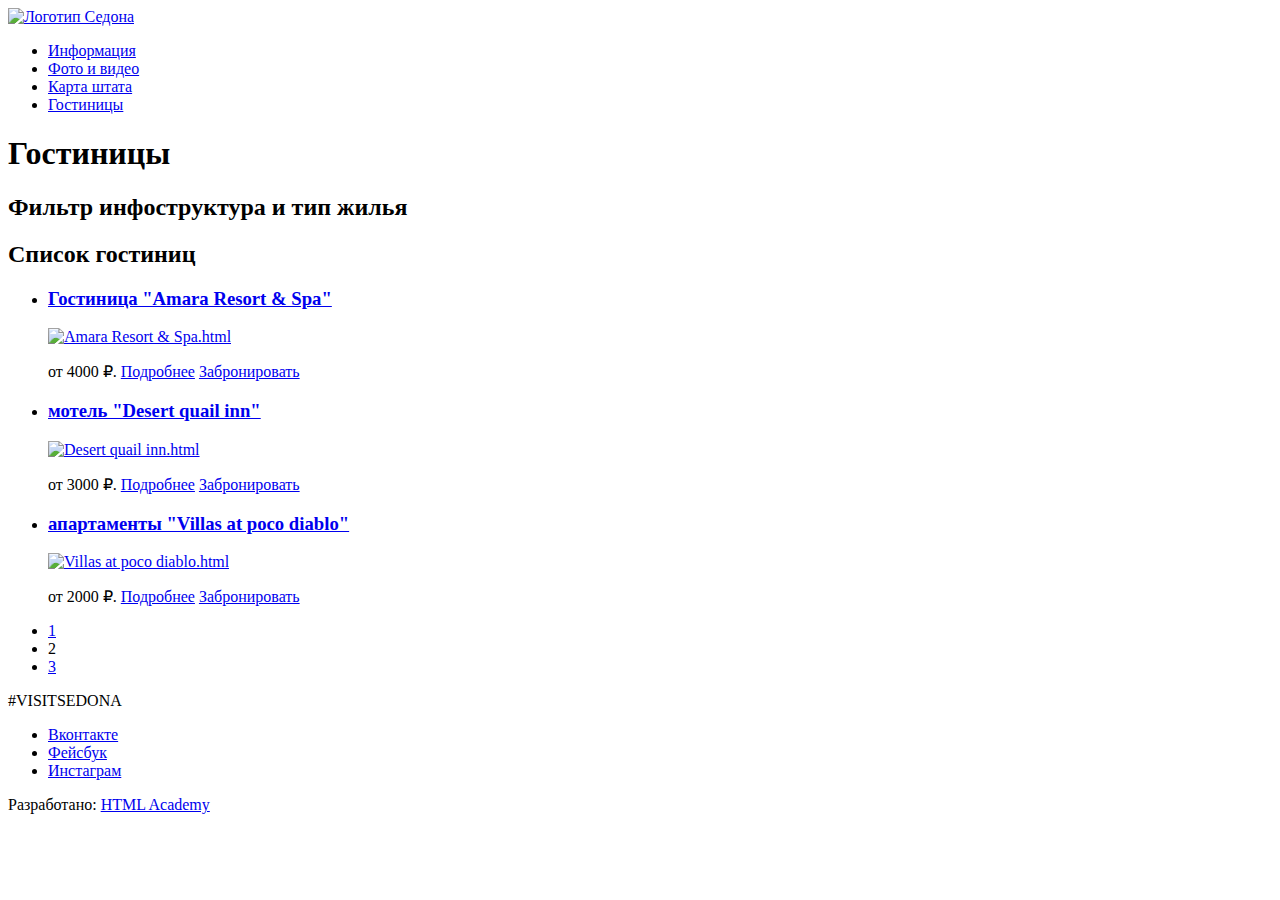
==== inner.html @ 639275ab "Проверка" ====
<!DOCTYPE html>
<html lang="ru">
  <head>
    <meta charset="utf-8">
    <title></title>
  </head>
  <body>
    <header>
      <nav>
        <a href="index.html">
          <img src="https://via.placeholder.com/150x100" alt="Логотип Седона">
        </a>
        <ul>
          <li><a href="info.html">Информация</a></li>
          <li><a href="info.html">Фото и видео</a></li>
          <li><a href="news.html">Карта штата</a></li>
          <li><a href="price.html">Гостиницы</a></li>
        </ul>
        
      </nav>
    </header>
 <main>
      <h1>Гостиницы</h1>
       <section>
        <h2>Фильтр инфоструктура и тип жилья</h2>
        
      </section>
        <section>
        <h2>Список гостиниц</h2>
        <ul>
         <li>
            <h3>
            <a href="Amara Resort & Spa.html">Гостиница "Amara Resort & Spa"
              </a>
            </h3>
        <p>
          <a href="Amara Resort & Spa.html">
              <img src="https://via.placeholder.com/150x100" alt="Amara Resort & Spa.html"  "Amara Resort & Spa">
            </a>
            </p>
            <p>
             от 4000 ₽.
             <a href="#">Подробнее</a>
            <a href="#">Забронировать</a>
            </p>
          </li> 
           <li>
            <h3>
            <a href="Desert quail inn.html">мотель "Desert quail inn"
              </a>
            </h3>
        <p>
          <a href="Desert quail inn.html">
              <img src="https://via.placeholder.com/150x100" alt="Desert quail inn.html"  "Desert quail inn">
            </a>
            </p>
            <p>
             от 3000 ₽.
             <a href="#">Подробнее</a>
            <a href="#">Забронировать</a>
            </p>
          </li> 
          <li>
            <h3>
            <a href="Villas at poco diablo.html">апартаменты "Villas at poco diablo"
              </a>
            </h3>
        <p>
          <a href="Villas at poco diablo.html">
              <img src="https://via.placeholder.com/150x100" alt="Villas at poco diablo.html"  "Villas at poco diablo">
            </a>
            </p>
            <p>
             от 2000 ₽.
             <a href="#">Подробнее</a>
            <a href="#">Забронировать</a>
            </p>
          </li> 
        </ul>
        <ul>
          <li><a href="#">1</a></li>
          <li><a>2</a></li>
          <li><a href="#">3</a></li>
          
        </ul>
      </section>
      
    </main>
     <footer>
      <p>
      #VISITSEDONA 
      
      </p>
         <div>
        <ul>
          <li><a href="#">Вконтакте</a></li>
          <li><a href="#">Фейсбук</a></li>
          <li><a href="#">Инстаграм</a></li>
        </ul>
      </div>
      <p>
        Разработано: 
        <a href="https://htmlacademy.ru">HTML Academy</a>
      </p>
    </footer>  
  </body>
</html>
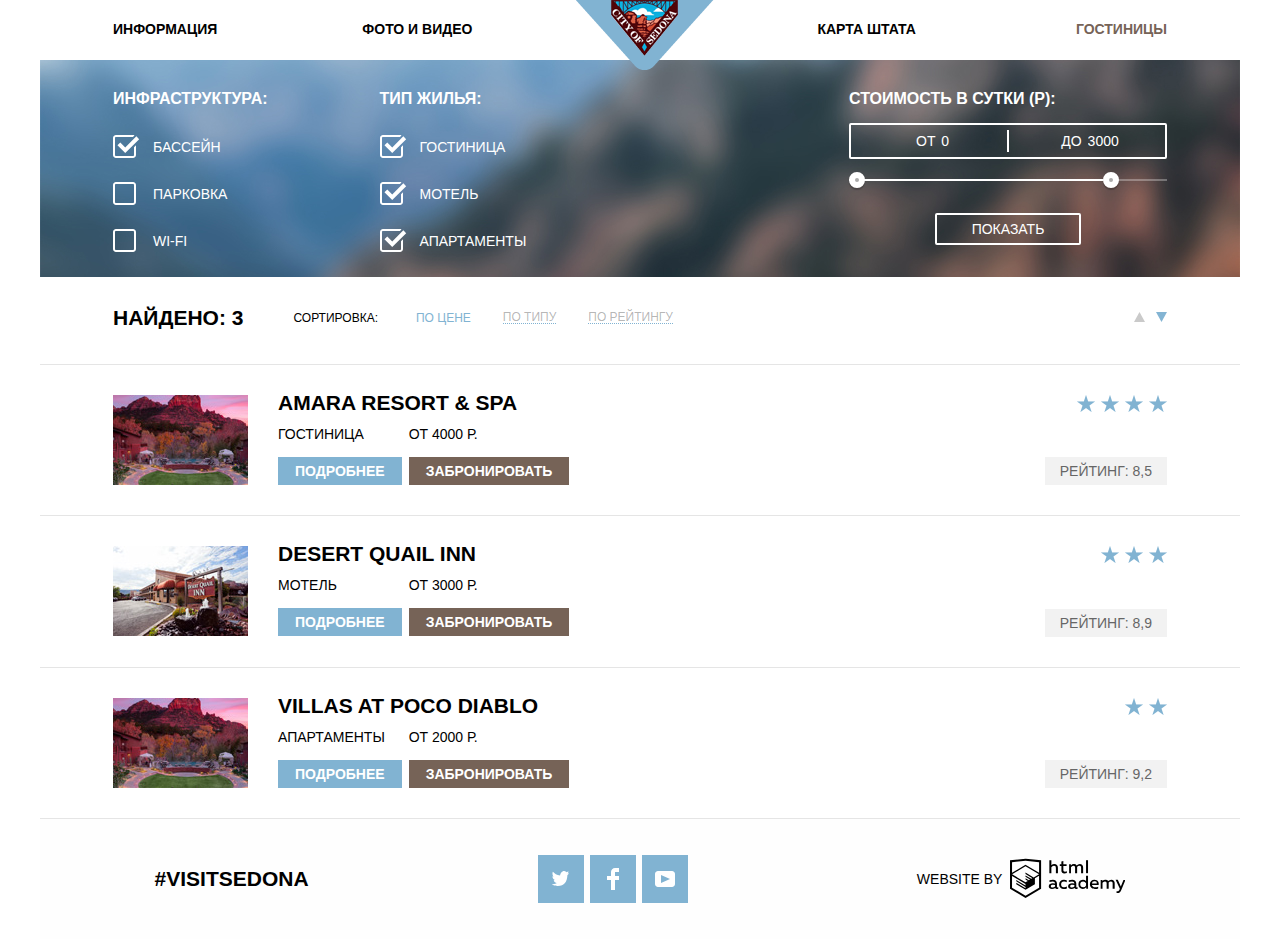
==== commit 3263022b: "Проверка" ====
--- a/inner.html
+++ b/inner.html
@@ -1,107 +1,238 @@
 <!DOCTYPE html>
 <html lang="ru">
-  <head>
-    <meta charset="utf-8">
-    <title></title>
-  </head>
-  <body>
-    <header>
-      <nav>
-        <a href="index.html">
-          <img src="https://via.placeholder.com/150x100" alt="Логотип Седона">
-        </a>
-        <ul>
-          <li><a href="info.html">Информация</a></li>
-          <li><a href="info.html">Фото и видео</a></li>
-          <li><a href="news.html">Карта штата</a></li>
-          <li><a href="price.html">Гостиницы</a></li>
+
+<head>
+    <meta charset="UTF-8">
+    <title>Отели</title>
+    <link rel="stylesheet" href="css/normalize.css">
+    <link rel="stylesheet" href="css/styles.css">
+</head>
+
+<body>
+    <header class="wrapper main-header">
+        <nav class="main-nav">
+            <ul class="site-nav site-nav--firsthalf">
+                <li><a href="index.html">Информация</a></li>
+                <li><a href="#">Фото и видео</a></li>
+            </ul>
+            <div class="nav-logo">
+            </div>
+            <ul class="site-nav site-nav--secondhalf">
+                <li><a href="#">Карта штата</a></li>
+                <li><a href="hotels.html" class="active-page">Гостиницы</a></li>
+            </ul>
+        </nav>
+    </header>
+    <main class="hotels-main">
+        <section class="wrapper filters">
+            <h3 class="visually-hidden">Фильтр для поиска отеля</h3>
+            <form action="#" method="get">
+                <div class="filters__container">
+                    <fieldset class="filters__utilities">
+                        <legend>Инфраструктура:</legend>
+                        <input type="checkbox" class="visually-hidden" id="filter-pool" name="utilities" value="swimming_pool" checked>
+                        <label for="filter-pool">Бассейн</label>
+                        <input type="checkbox" class="visually-hidden" id="filter-parking" name="utilities" value="parking">
+                        <label for="filter-parking">Парковка</label>
+                        <input type="checkbox" class="visually-hidden" id="filter-wifi" name="utilities" value="wifi">
+                        <label for="filter-wifi">Wi-Fi</label>
+                    </fieldset>
+                    <fieldset class="filters__apartments">
+                        <legend>Тип жилья:</legend>
+                        <input type="checkbox" class="visually-hidden" id="filter-hotel" name="apartments[]" value="hotel" checked>
+                        <label for="filter-hotel">Гостиница</label>
+                        <input type="checkbox" class="visually-hidden" id="filter-motel" name="apartments[]" value="motel" checked>
+                        <label for="filter-motel">Мотель</label>
+                        <input type="checkbox" class="visually-hidden" id="filter-apartments" name="apartments[]" value="apartments" checked>
+                        <label for="filter-apartments">Апартаменты</label>
+                    </fieldset>
+                </div>
+                <fieldset class="filters__slider slider">
+                    <legend>Стоимость в сутки (Р):</legend>
+                    <div class="slider__price-controls">
+                        <label class="slider__min-price">
+                          от <input type="text" name="min-price" value="0">
+                        </label>
+                        <label class="slider__max-price">
+                          до <input name="max-price" type="text" value="3000">
+                        </label>
+                    </div>
+                    <div class="slider__range-controls">
+                        <div class="slider__scale">
+                            <div class="slider__bar"></div>
+                            <div class="slider__toggle slider__toggle--min"></div>
+                            <div class="slider__toggle slider__toggle--max"></div>
+                        </div>
+                    </div>
+                    <button class="filters__submit-btn" type="submit">Показать</button>
+                </fieldset>
+            </form>
+        </section>
+        <section class="hotels">
+            <div class="wrapper sorting">
+                <span class="bold-text sorting__result">Найдено: 3</span>
+                <h3>Сортировка:</h3>
+                <div class="sorting__options">
+                    <a href="#" class="sorting__option sorting__option--active">По цене</a>
+                    <a href="#" class="sorting__option">По типу</a>
+                    <a href="#" class="sorting__option">По рейтингу</a>
+                </div>
+                <div class="sorting__arrows">
+                    <i class="sorting__arrow" tabindex="0">
+            <svg version="1.1" class="sorting__arrow-up" xmlns="http://www.w3.org/2000/svg" xmlns:xlink="http://www.w3.org/1999/xlink" x="0px" y="0px"
+               width="11px" height="10px" viewBox="0 0 11 10" enable-background="new 0 0 11 10" xml:space="preserve">
+            <polyline fill="#cacaca" points="5.5,0 0,10 11,10 "/>
+            </svg>
+                    </i>
+                    <i class="sorting__arrow sorting__arrow--active" tabindex="0">
+            <svg version="1.1" class="sorting__arrow-down" xmlns="http://www.w3.org/2000/svg" xmlns:xlink="http://www.w3.org/1999/xlink" x="0px" y="0px"
+               width="11px" height="10px" viewBox="0 0 11 10" enable-background="new 0 0 11 10" xml:space="preserve">
+            <polyline fill="#cacaca" points="5.5,10 0,0 11,0 "/>
+            </svg>
+                    </i>
+                </div>
+            </div>
+            <ul class="hotels-list">
+                <li class="wrapper hotels-list__item hotel">
+                    <div class="hotel__description">
+                        <div class="hotel__img-container">
+                            <img class="hotel__img" src="img/hotel-amara.jpg" alt="Фото Amara Resort & SPA" width="135" height="90">
+                        </div>
+                        <div class="hotel__desc-container">
+                            <h3 class="bold-text hotel__name">Amara Resort & SPA</h3>
+                            <div class="hotel__type-container">
+                                <span class="hotel__type">Гостиница</span>
+                                <span class="hotel__price">ОТ 4000 Р.</span>
+                            </div>
+                            <div class="hotel__btn-container">
+                                <a class="hotel-btn-about" href="#">Подробнее</a>
+                                <a class="hotel-btn-book" href="#">Забронировать</a>
+                            </div>
+                        </div>
+                    </div>
+                    <div class="hotel__rating-container">
+                        <ul class="hotel__stars-list">
+                            <li class="hotel__star"></li>
+                            <li class="hotel__star"></li>
+                            <li class="hotel__star"></li>
+                            <li class="hotel__star"></li>
+                        </ul>
+                        <div class="small-text hotel__rating-score">Рейтинг: 8,5</div>
+                    </div>
+                </li>
+                <li class="wrapper hotels-list__item hotel">
+                    <div class="hotel__description">
+                        <div class="hotel__img-container">
+                            <img class="hotel__img" src="img/hotel-desert.jpg" alt="Фото Amara Resort & SPA" width="135" height="90">
+                        </div>
+                        <div class="hotel__desc-container">
+                            <h3 class="bold-text hotel__name">Desert Quail Inn</h3>
+                            <div class="hotel__type-container">
+                                <span class="hotel__type">Мотель</span>
+                                <span class="hotel__price">ОТ 3000 Р.</span>
+                            </div>
+                            <div class="hotel__btn-container">
+                                <a class="hotel-btn-about" href="#">Подробнее</a>
+                                <a class="hotel-btn-book" href="#">Забронировать</a>
+                            </div>
+                        </div>
+                    </div>
+                    <div class="hotel__rating-container">
+                        <ul class="hotel__stars-list">
+                            <li class="hotel__star"></li>
+                            <li class="hotel__star"></li>
+                            <li class="hotel__star"></li>
+                        </ul>
+                        <div class="small-text hotel__rating-score">Рейтинг: 8,9</div>
+                    </div>
+                </li>
+                <li class="wrapper hotels-list__item hotel">
+                    <div class="hotel__description">
+                        <div class="hotel__img-container">
+                            <img class="hotel__img" src="img/hotel-amara.jpg" alt="Фото Amara Resort & SPA" width="135" height="90">
+                        </div>
+                        <div class="hotel__desc-container">
+                            <h3 class="bold-text hotel__name">Villas at Poco Diablo</h3>
+                            <div class="hotel__type-container">
+                                <span class="hotel__type">Апартаменты</span>
+                                <span class="hotel__price">ОТ 2000 Р.</span>
+                            </div>
+                            <div class="hotel__btn-container">
+                                <a class="hotel-btn-about" href="#">Подробнее</a>
+                                <a class="hotel-btn-book" href="#">Забронировать</a>
+                            </div>
+                        </div>
+                    </div>
+                    <div class="hotel__rating-container">
+                        <ul class="hotel__stars-list">
+                            <li class="hotel__star"></li>
+                            <li class="hotel__star"></li>
+                        </ul>
+                        <div class="small-text hotel__rating-score">Рейтинг: 9,2</div>
+                    </div>
+                </li>
+            </ul>
+        </section>
+    </main>
+    <footer class="main-footer">
+        <span class="bold-text hashtag">#VISITSEDONA</span>
+        <ul class="social-links">
+            <li>
+                <a class="social-links__link" href="#">
+                    <span class="visually-hidden">Twitter</span>
+                    <svg version="1.1" class="social-links__twitter-icon" xmlns="http://www.w3.org/2000/svg" xmlns:xlink="http://www.w3.org/1999/xlink" x="0px" y="0px" width="17px" height="15px" viewBox="0 0 17 15" enable-background="new 0 0 17 15" xml:space="preserve">
+                        <g id="W6EeEF_1_">
+                            <g>
+                                <path fill="#FFFFFF" d="M10.95,0.144c1.685-0.496,2.984,0.27,3.577,1.179c0.673-0.231,1.331-0.481,2.011-0.708
+                                c-0.004,0.861-0.522,1.513-0.857,1.768c0.685,0.17,1.304-0.491,1.304-0.491c-0.169,1-1.006,1.788-1.563,2.024
+                                c-0.231,6.75-3.175,11.217-10.077,11.082c-0.522,0,0.075,0-0.446,0c-0.41,0-4.164-0.46-4.898-1.887
+                                c2.271,0.196,3.893-0.422,4.693-1.177c-0.96-0.3-2.679-0.477-2.979-2.95C2.064,9.09,2.279,9.212,2.905,9.103
+                                C1.705,8.247,0.374,7.53,0.448,5.33c0.285,0.328,1.067,0.536,1.34,0.472c-0.703-0.241-1.97-3.36-0.894-4.952
+                                c1.818,1.854,3.735,3.606,7.152,3.773C8.254,2.33,9.183,0.793,10.95,0.144z" />
+                            </g>
+                        </g>
+                    </svg>
+                </a>
+            </li>
+            <li>
+                <a class="social-links__link" href="#">
+                    <span class="visually-hidden">Facebook</span>
+                    <svg version="1.1" class="social-links__facebook-icon" xmlns="http://www.w3.org/2000/svg" xmlns:xlink="http://www.w3.org/1999/xlink" x="0px" y="0px" width="12px" height="22px" viewBox="0 0 12 22" enable-background="new 0 0 12 22" xml:space="preserve">
+                        <path fill="#FFFFFF" d="M12,4V0H8C5.791,0,4,1.791,4,4v4H0v4h4v10h4V12h4V8H8V4H12z" />
+                    </svg>
+                </a>
+            </li>
+            <li>
+                <a class="social-links__link" href="#">
+                    <span class="visually-hidden">Youtube</span>
+                    <svg version="1.1" class="social-links__youtube-icon" xmlns="http://www.w3.org/2000/svg" xmlns:xlink="http://www.w3.org/1999/xlink" x="0px" y="0px" width="20px" height="16px" viewBox="0 0 20 16" enable-background="new 0 0 20 16" xml:space="preserve">
+                        <path fill="#FFFFFF" d="M17,0H3C1.35,0,0,1.35,0,3v10c0,1.65,1.35,3,3,3h14c1.65,0,3-1.35,3-3V3C20,1.35,18.65,0,17,0z
+                         M6.027,11.998V4.002L15.014,8L6.027,11.998z" />
+                    </svg>
+                </a>
+            </li>
         </ul>
-        
-      </nav>
-    </header>
- <main>
-      <h1>Гостиницы</h1>
-       <section>
-        <h2>Фильтр инфоструктура и тип жилья</h2>
-        
-      </section>
-        <section>
-        <h2>Список гостиниц</h2>
-        <ul>
-         <li>
-            <h3>
-            <a href="Amara Resort & Spa.html">Гостиница "Amara Resort & Spa"
-              </a>
-            </h3>
-        <p>
-          <a href="Amara Resort & Spa.html">
-              <img src="https://via.placeholder.com/150x100" alt="Amara Resort & Spa.html"  "Amara Resort & Spa">
+        <div class="academy-logo">
+            <a class="academy-logo__link" href="www.htmlacademy.ru">
+                <span class="academy-logo__text">WEBSITE BY</span>
+                <svg class="academy-logo__self" data-name="Layer 1" xmlns="http://www.w3.org/2000/svg" viewBox="0 0 113 39">
+                    <title>logo_name</title>
+                    <path d="M401.93,351.51a2.07,2.07,0,0,0,.58-0.11v1.4a3.41,3.41,0,0,1-1.24.22,1.75,1.75,0,0,1-1.75-1,5.08,5.08,0,0,1-3.3,1.13c-1.59,0-3.06-.87-3.06-2.68,0-2.24,2.08-2.93,3.9-2.93a11.63,11.63,0,0,1,2.28.26v-0.31c0-1.09-.8-1.86-2.3-1.86a7.79,7.79,0,0,0-3.15.67v-1.79a10.72,10.72,0,0,1,3.35-.58c2.48,0,4,1.18,4,3.83v3.14A0.57,0.57,0,0,0,401.93,351.51Zm-6.76-1.19a1.42,1.42,0,0,0,1.64,1.29,3.56,3.56,0,0,0,2.53-1V349.1a10.21,10.21,0,0,0-1.9-.22C396.34,348.89,395.17,349.23,395.17,350.33Z" transform="translate(-355.09 -323.29)" fill="#fff" />
+                    <path d="M408.15,343.91a5.29,5.29,0,0,1,2.7.67v1.79a4.28,4.28,0,0,0-2.42-.73,2.89,2.89,0,1,0,0,5.76,5.26,5.26,0,0,0,2.55-.67v1.8a6.58,6.58,0,0,1-2.9.6,4.42,4.42,0,0,1-4.72-4.54A4.54,4.54,0,0,1,408.15,343.91Z" transform="translate(-355.09 -323.29)" fill="#fff" />
+                    <path d="M420.93,351.51a2.07,2.07,0,0,0,.58-0.11v1.4a3.41,3.41,0,0,1-1.24.22,1.75,1.75,0,0,1-1.75-1,5.08,5.08,0,0,1-3.3,1.13c-1.59,0-3.06-.87-3.06-2.68,0-2.24,2.08-2.93,3.9-2.93a11.63,11.63,0,0,1,2.28.26v-0.31c0-1.09-.8-1.86-2.3-1.86a7.79,7.79,0,0,0-3.15.67v-1.79a10.72,10.72,0,0,1,3.35-.58c2.48,0,4,1.18,4,3.83v3.14A0.57,0.57,0,0,0,420.93,351.51Zm-6.76-1.19a1.42,1.42,0,0,0,1.64,1.29,3.56,3.56,0,0,0,2.53-1V349.1a10.21,10.21,0,0,0-1.9-.22C415.33,348.89,414.17,349.23,414.17,350.33Z" transform="translate(-355.09 -323.29)" fill="#fff" />
+                    <path d="M431.76,340.14V352.9H430v-1.39a4.07,4.07,0,0,1-3.35,1.62,4.62,4.62,0,0,1,0-9.22,4,4,0,0,1,3.15,1.37v-5.14h2ZM427,345.62a2.9,2.9,0,0,0,0,5.8,3,3,0,0,0,2.79-1.84v-2.13A3.06,3.06,0,0,0,427,345.62Z" transform="translate(-355.09 -323.29)" fill="#fff" />
+                    <path d="M438.08,343.91c3.48,0,4.68,2.81,4.12,5.34h-6.58c0.22,1.57,1.75,2.22,3.35,2.22a6.41,6.41,0,0,0,2.77-.62v1.68a7.5,7.5,0,0,1-3.14.6c-2.68,0-5-1.53-5-4.61A4.39,4.39,0,0,1,438.08,343.91Zm0.09,1.62a2.39,2.39,0,0,0-2.57,2.26h4.85A2.06,2.06,0,0,0,438.17,345.53Z" transform="translate(-355.09 -323.29)" fill="#fff" />
+                    <path d="M444.19,352.9v-8.75h1.73v1.09a4,4,0,0,1,2.92-1.33,3,3,0,0,1,2.73,1.4,4.33,4.33,0,0,1,3.06-1.4,3.21,3.21,0,0,1,3.32,3.52v5.47h-2v-5.41a1.67,1.67,0,0,0-1.73-1.84,2.94,2.94,0,0,0-2.17,1.18c0,0.2,0,.4,0,0.6v5.47h-2v-5.41a1.67,1.67,0,0,0-1.73-1.84,3.11,3.11,0,0,0-2.32,1.35v5.91h-2Z" transform="translate(-355.09 -323.29)" fill="#fff" />
+                    <path d="M466.56,344.15h2l-4.1,9.93c-0.95,2.28-2.19,3-3.52,3a5,5,0,0,1-1.15-.15v-1.66a3,3,0,0,0,.89.13c0.95,0,1.66-.67,2.17-2l0.18-.44-4.16-8.82H461l3,6.6Z" transform="translate(-355.09 -323.29)" fill="#fff" />
+                    <path d="M395.75,324.82v5a4,4,0,0,1,2.83-1.2,3.41,3.41,0,0,1,3.61,3.57v5.41h-2v-5.16a1.9,1.9,0,0,0-2-2.1,3.08,3.08,0,0,0-2.44,1.46v5.8h-2V324.82h2Z" transform="translate(-355.09 -323.29)" fill="#fff" />
+                    <path d="M407.52,325.71v3.12h3.17v1.71h-3.17v4c0,1.15.53,1.53,1.66,1.53a4.71,4.71,0,0,0,1.77-.35v1.68a7.14,7.14,0,0,1-2.35.38,2.68,2.68,0,0,1-3-2.88v-4.38H404v-1.71h1.57v-2.64Z" transform="translate(-355.09 -323.29)" fill="#fff" />
+                    <path d="M413.19,337.58v-8.75h1.73v1.09a4,4,0,0,1,2.92-1.33,3,3,0,0,1,2.73,1.4,4.33,4.33,0,0,1,3.06-1.4,3.21,3.21,0,0,1,3.32,3.52v5.47h-2v-5.41a1.67,1.67,0,0,0-1.73-1.84,2.94,2.94,0,0,0-2.17,1.18c0,0.2,0,.4,0,0.6v5.47h-2v-5.41a1.67,1.67,0,0,0-1.73-1.84,3.11,3.11,0,0,0-2.32,1.35v5.91h-2Z" transform="translate(-355.09 -323.29)" fill="#fff" />
+                    <rect x="74.72" y="1.52" width="1.95" height="12.76" fill="#fff" />
+                    <path d="M370.53,323.31l-0.16,0-15.28,1.6v28L370.37,362l15.28-9.09v-28Zm13.12,28.45-13.28,7.9-13.28-7.9V340.28l13.22,7.87,0,1.43-9.07-5.4v1.38l9.11,5.47,0,1.46-9.1-5.42v1.38l9.11,5.47h0l9.19-5.5v-1.39h0v-4.52l4.1-2.45v11.67Zm0-13.16L380,340.74h0l-1.68,1-8-4.76v1.38l6.84,4.07-0.06,0-0.15.09-1,.57-5.64-3.36v1.38l4.45,2.65-1.05.7,0,0-3.36-2v1.38l2.21,1.3-2.25,1.35-13.16-7.82,13.17-7.92h0Zm0-1.39-13.35-7.87h0l-13.2,7.86v-10.5l13.28-1.39,13.28,1.39v10.51Z" transform="translate(-355.09 -323.29)" fill="#fff" />
+                </svg>
             </a>
-            </p>
-            <p>
-             от 4000 ₽.
-             <a href="#">Подробнее</a>
-            <a href="#">Забронировать</a>
-            </p>
-          </li> 
-           <li>
-            <h3>
-            <a href="Desert quail inn.html">мотель "Desert quail inn"
-              </a>
-            </h3>
-        <p>
-          <a href="Desert quail inn.html">
-              <img src="https://via.placeholder.com/150x100" alt="Desert quail inn.html"  "Desert quail inn">
-            </a>
-            </p>
-            <p>
-             от 3000 ₽.
-             <a href="#">Подробнее</a>
-            <a href="#">Забронировать</a>
-            </p>
-          </li> 
-          <li>
-            <h3>
-            <a href="Villas at poco diablo.html">апартаменты "Villas at poco diablo"
-              </a>
-            </h3>
-        <p>
-          <a href="Villas at poco diablo.html">
-              <img src="https://via.placeholder.com/150x100" alt="Villas at poco diablo.html"  "Villas at poco diablo">
-            </a>
-            </p>
-            <p>
-             от 2000 ₽.
-             <a href="#">Подробнее</a>
-            <a href="#">Забронировать</a>
-            </p>
-          </li> 
-        </ul>
-        <ul>
-          <li><a href="#">1</a></li>
-          <li><a>2</a></li>
-          <li><a href="#">3</a></li>
-          
-        </ul>
-      </section>
-      
-    </main>
-     <footer>
-      <p>
-      #VISITSEDONA 
-      
-      </p>
-         <div>
-        <ul>
-          <li><a href="#">Вконтакте</a></li>
-          <li><a href="#">Фейсбук</a></li>
-          <li><a href="#">Инстаграм</a></li>
-        </ul>
-      </div>
-      <p>
-        Разработано: 
-        <a href="https://htmlacademy.ru">HTML Academy</a>
-      </p>
-    </footer>  
-  </body>
+        </div>
+    </footer>
+</body>
+
 </html>
--- a/css/styles.css
+++ b/css/styles.css
@@ -0,0 +1,1334 @@
+:root {
+    box-sizing: border-box;
+}
+
+*,
+*::before,
+*::after {
+    box-sizing: inherit;
+}
+
+@font-face {
+    font-family: "PT Sans", sans-serif;
+    src: url("../fonts/ptsans.woff2") format("woff2"),
+        url("../fonts/ptsans.woff") format("woff");
+    font-style: normal;
+    font-weight: 400;
+}
+
+@font-face {
+    font-family: "PT Sans", sans-serif;
+    src: url("../fonts/ptsansbold.woff2") format("woff2"),
+        url("../fonts/ptsansbold.woff") format("woff");
+    font-style: normal;
+    font-weight: 700;
+}
+
+body {
+    width: 1200px;
+
+    padding: 0;
+    margin: 0 auto;
+
+    font-family: "PT Sans", "Arial", sans-serif;
+    font-size: 14px;
+    font-weight: 400;
+}
+
+.visually-hidden {
+    position: absolute;
+    clip: rect(0 0 0 0);
+    width: 1px;
+    height: 1px;
+    margin: -1px;
+}
+
+.extra-bold {
+    line-height: 30px;
+    font-size: 30px;
+    font-weight: 700;
+}
+
+.bold-text {
+    line-height: 21px;
+    font-size: 21px;
+    font-weight: 700;
+    text-transform: uppercase;
+}
+
+.small-text {
+    line-height: 14px;
+    font-size: 14px;
+    font-weight: 400;
+}
+
+.wrapper {
+    padding-right: 73px;
+    padding-left: 73px;
+}
+
+/*классы хэдера*/
+
+.main-header {
+    display: flex;
+    flex-direction: column;
+
+    padding-top: 22px;
+    padding-bottom: 24px;
+
+    text-transform: uppercase;
+}
+
+.main-nav {
+    display: flex;
+    flex-direction: row;
+    justify-content: space-between;
+    line-height: 14px;
+}
+
+.site-nav {
+    display: flex;
+    flex-direction: row;
+    flex-grow: 0;
+
+    margin: 0;
+    padding: 0;
+
+    list-style: none;
+
+    font-size: 14px;
+    line-height: 14px;
+    font-weight: 700;
+}
+
+.site-nav a:not(.active-page):hover,
+.site-nav a:not(.active-page):focus {
+    color: #81b3d2;
+}
+
+.site-nav a:not(.active-page):active {
+    color: rgba(0, 0, 0, 0.3);
+}
+
+.site-nav a {
+    text-decoration: none;
+    color: #000000;
+}
+
+.site-nav .active-page {
+    color: #766357;
+}
+
+.site-nav--firsthalf li:first-of-type {
+    padding-right: 145px;
+}
+
+.site-nav--secondhalf li:last-of-type {
+    padding-left: 160px;
+}
+
+.nav-logo {
+    position: relative;
+}
+
+.nav-logo::before {
+    content: "";
+    position: absolute;
+    top: -22px;
+    left: -69px;
+
+    width: 138px;
+    height: 70px;
+
+    background-image: url("../img/logo.png");
+    background-repeat: no-repeat;
+}
+
+
+/*классы страницы index*/
+
+.index-body {
+    position: relative;
+}
+
+.index-main {
+    text-transform: uppercase;
+    font-weight: 400;
+}
+
+.background-pic__container {
+    padding-bottom: 65px;
+}
+
+.background-pic {
+    width: 100%;
+    height: 100%;
+}
+
+.sedona-summary__intro-text {
+    margin: 0;
+    padding: 0;
+}
+
+.sedona-summary__intro-text .bold-text {
+    line-height: 31px;
+}
+
+.sedona-summary__intro-text p {
+    margin: 0;
+    margin-bottom: 35px;
+    text-align: center;
+}
+
+.sedona-summary__intro-text small {
+    display: block;
+
+    margin-bottom: 59px;
+    text-align: center;
+}
+
+.sedona-summary__pic-block {
+    display: flex;
+    flex-direction: row;
+    flex-wrap: wrap;
+
+    margin-bottom: 62px;
+}
+
+.sedona-summary__pic-block--second {
+    margin: 0;
+}
+
+.sedona-feature {
+    max-width: 400px;
+
+    padding: 47px 60px 51px;
+
+    text-align: center;
+
+    color: #ffffff;
+    background-color: #81b3d2;
+}
+
+.sedona-feature--2 {
+    order: 2;
+    padding-bottom: 65px;
+}
+
+.sedona-feature--grey {
+    color: #000000;
+    background-color: #eeeeee;
+}
+
+.sedona-feature h3 {
+    margin: 0;
+    margin-bottom: 27px;
+
+    line-height: 24px
+}
+
+.sedona-feature p {
+    margin: 0;
+    margin-top: 25px;
+}
+
+
+.sedona-pic1 {
+    width: 800px;
+
+    background-image: url("../img/pic1.jpg");
+    background-repeat: no-repeat;
+}
+
+.sedona-pic2 {
+    order: 1;
+
+    width: 800px;
+
+    background-image: url("../img/pic2.jpg");
+    background-repeat: no-repeat;
+}
+
+.utilities-list {
+    display: flex;
+
+    margin: 0;
+    padding: 0;
+    padding-bottom: 83px;
+
+    list-style: none;
+}
+
+.utilities-list__item {
+    max-width: 400px;
+
+    padding-top: 104px;
+    padding-right: 50px;
+    padding-left: 50px;
+
+    text-align: center;
+}
+
+.utilities-list__item h3 {
+    position: relative;
+
+    margin: 0;
+    margin-bottom: 30px;
+}
+
+.utilities-list__item p {
+    margin: 0;
+
+    line-height: 19px;
+}
+
+.utilities-list__home::before {
+    content: "";
+    position: absolute;
+    top: -105px;
+    left: 113px;
+
+    width: 75px;
+    height: 72px;
+
+    background-image: url("../img/icon-1.png");
+    background-repeat: no-repeat;
+}
+
+.utilities-list__food::before {
+    content: "";
+    position: absolute;
+    top: -105px;
+    left: 113px;
+
+    width: 74px;
+    height: 70px;
+
+    background-image: url("../img/icon-2.png");
+    background-repeat: no-repeat;
+}
+
+.utilities-list__souvenir::before {
+    content: "";
+    position: absolute;
+    top: -105px;
+    left: 118px;
+
+    width: 64px;
+    height: 76px;
+
+    background-image: url("../img/icon-3.png");
+    background-repeat: no-repeat;
+}
+
+.features-list {
+    margin: 0;
+    padding: 0;
+    display: flex;
+    list-style: none;
+}
+
+.contacts {
+    position: relative;
+
+    display: flex;
+    flex-direction: column;
+
+    padding-top: 55px;
+    margin-bottom: 473px;
+}
+
+.contacts__container {
+    text-align: center;
+}
+
+.contacts__header {
+    margin: 0;
+    margin-bottom: 36px;
+}
+
+.contacts__text {
+    margin: 0;
+    margin-bottom: 45px;
+
+    line-height: 21px;
+    color: #333333;
+}
+
+.contacts__modal-open {
+    padding: 33px 117.5px;
+
+    font-size: 21px;
+    line-height: 21px;
+    font-weight: 700;
+
+    color: #ffffff;
+
+    text-align: center;
+    text-transform: uppercase;
+
+    background-color: #766357;
+    border: none;
+
+}
+
+.contacts__modal-open:hover,
+.contacts__modal-open:focus {
+    background: #604e43;
+}
+
+.contacts__modal-open:active {
+    color: rgba(255, 255, 255, 0.3);
+    background: #503e33;
+}
+
+.map-item {
+    content: "";
+    position: absolute;
+
+    top: 294px;
+
+    width: 1200px;
+    height: 593px;
+
+    z-index: -10;
+
+    background-image: url("../img/map.jpg");
+    background-repeat: no-repeat;
+}
+
+/* начало классов страницы hotels*/
+
+.hotels-main {
+    text-transform: uppercase;
+}
+
+.filters {
+    display: flex;
+    flex-direction: row;
+
+    margin-bottom: 30px;
+
+    padding-top: 30px;
+    padding-bottom: 30px;
+
+    height: 217px;
+
+    color: #ffffff;
+    background-image: url("../img/filter-background.jpg");
+    background-repeat: no-repeat;
+    background-color: lightblue;
+}
+
+.filters form {
+    display: flex;
+    justify-content: space-between;
+    flex-grow: 1;
+}
+
+.filters fieldset {
+    display: flex;
+    border: none;
+}
+
+.filters legend {
+    margin-bottom: 27px;
+
+    font-size: 16px;
+    font-weight: 700;
+}
+
+.filters__utilities label,
+.filters__apartments label {
+    position: relative;
+
+    margin-bottom: 23px;
+
+    padding-top: 5px;
+    padding-bottom: 5px;
+    padding-left: 40px;
+
+    font-size: 14px;
+    line-height: 14px;
+
+    cursor: pointer;
+}
+
+.filters label:last-of-type {
+    margin: 0;
+}
+
+.filters input[type="checkbox"]:not(:disabled):not(:checked)+label::before {
+    content: "";
+    position: absolute;
+
+    left: 0;
+    top: 0;
+
+    width: 23px;
+    height: 23px;
+
+    background-image: url("../img/checkbox-off.svg");
+    background-repeat: no-repeat;
+}
+
+.filters input[type="checkbox"]:not(:disabled):checked+label::before {
+    content: "";
+    position: absolute;
+
+    left: 0;
+    top: 0;
+
+    width: 27px;
+    height: 23px;
+
+    background-image: url("../img/checkbox-on.svg");
+    background-repeat: no-repeat;
+}
+
+.filters input[type="checkbox"]:disabled:checked+label::before {
+    content: "";
+    position: absolute;
+
+    left: 0;
+    top: 0;
+
+    width: 27px;
+    height: 23px;
+
+    background-image: url("../img/checkbox-on-disabled.svg");
+    background-repeat: no-repeat;
+}
+
+.filters input[type="checkbox"]:disabled:not(checked)+label::before {
+    content: "";
+    position: absolute;
+
+    left: 0;
+    top: 0;
+
+    width: 27px;
+    height: 23px;
+
+    background-image: url("../img/checkbox-off-disabled.svg");
+    background-repeat: no-repeat;
+}
+
+
+
+.filters .filters__container {
+    display: flex;
+}
+
+.filters__slider {
+    margin: 0;
+    padding: 0;
+}
+
+.filters__utilities {
+    display: flex;
+    flex-direction: column;
+
+    margin: 0;
+    padding: 0;
+}
+
+.filters__apartments {
+    display: flex;
+    flex-direction: column;
+
+    margin-left: 112px;
+    padding: 0;
+}
+
+.filters__slider {
+    display: flex;
+    flex-direction: column;
+}
+
+.filters__submit-btn {
+    display: flex;
+
+    margin: 0 auto;
+    padding: 6px 35px;
+
+    border: 2px solid #ffffff;
+    border-radius: 2px;
+    background-color: transparent;
+
+    color: #fff;
+    font: inherit;
+    text-transform: uppercase;
+
+    cursor: pointer;
+}
+
+.filters__submit-btn:hover {
+    color: #000;
+    background: #fff;
+}
+
+.slider {
+    width: 318px;
+}
+
+.slider legend {
+    margin-bottom: 15px;
+}
+
+.slider__price-controls {
+    position: relative;
+
+    display: flex;
+    flex-direction: row;
+    align-items: center;
+
+    height: 36px;
+
+    margin-bottom: 20px;
+
+    border: 2px solid #ffffff;
+    border-radius: 2px;
+}
+
+.slider__price-controls::before {
+    content: "";
+    position: absolute;
+
+    top: 5px;
+    left: 156px;
+
+    width: 2px;
+    height: 22px;
+
+    background-color: #ffffff;
+}
+
+.slider input {
+    background: none;
+    border: none;
+
+    color: inherit;
+    font: inherit;
+}
+
+.slider input:focus {
+    outline: none;
+}
+
+.slider input::placeholder {
+    color: #ffffff;
+}
+
+.slider__min-price,
+.slider__max-price {
+    text-align: center;
+    cursor: pointer;
+}
+
+.slider__min-price {
+    margin: 0;
+    padding-top: 8px;
+    padding-bottom: 8px;
+    padding-left: 65px;
+}
+
+.slider__min-price input {
+    width: 69px;
+}
+
+.slider__max-price {
+    margin: 0;
+
+    padding-top: 8px;
+    padding-bottom: 8px;
+    padding-left: 53px;
+}
+
+.slider__max-price input {
+    width: 78px;
+}
+
+.slider__range-controls {
+    position: relative;
+
+    display: flex;
+
+    margin: 0;
+    padding: 0;
+
+}
+
+.slider__scale {
+    margin-bottom: 32px;
+
+    width: 100%;
+    height: 2px;
+
+    background-color: rgba(255, 255, 255, 0.3);
+}
+
+.slider__bar {
+    width: 80%;
+    height: 2px;
+
+    background-color: #ffffff;
+}
+
+.slider__toggle {
+    position: absolute;
+    top: -7px;
+
+    width: 8px;
+    height: 8px;
+
+    border: 8px solid #ffffff;
+    border-radius: 50%;
+    box-shadow: 0 2px 1px 0 rgba(0, 1, 1, 0.2);
+    cursor: pointer;
+}
+
+.slider__toggle::before {
+    content: "";
+    position: absolute;
+
+    left: -2px;
+    top: -2px;
+
+    width: 4px;
+    height: 4px;
+
+    border-radius: 50%;
+    background-color: #ababab;
+
+
+}
+
+.slider__toggle:hover.slider__toggle::before {
+    background: #1c4f80;
+}
+
+.slider__toggle--min {
+    left: 0;
+}
+
+.slider__toggle--max {
+    left: 80%;
+}
+
+.sorting {
+    position: relative;
+
+    display: flex;
+    flex-direction: row;
+    align-items: center;
+
+    padding-bottom: 36px;
+
+    border-bottom: 1px solid #e5e5e5;
+}
+
+.sorting h3 {
+    margin: 0;
+    margin-right: 38px;
+
+    font-size: 12px;
+    line-height: 12px;
+    font-weight: normal;
+}
+
+.sorting__result {
+    margin-right: 50px;
+
+    font-size: 21px;
+    font-weight: 700;
+}
+
+.sorting__options {
+    display: flex;
+    flex-direction: row;
+    align-items: center;
+
+    margin: 0;
+    padding: 0;
+
+    list-style: none;
+}
+
+.sorting__option {
+    font-size: 12px;
+    line-height: 12px;
+
+    color: rgba(0, 0, 0, 0.3);
+    text-decoration: none;
+    border-bottom: 1px dotted #81b3d2;
+}
+
+.sorting__option:hover,
+.sorting__option:focus {
+    color: #81b3d2;
+}
+
+.sorting__option:active {
+    color: #000000;
+}
+
+.sorting__option:not(:first-child) {
+    margin-left: 32px;
+}
+
+.sorting__option--active {
+    color: #81b3d2;
+    border: none;
+}
+
+.sorting__arrows {
+    display: flex;
+    flex-direction: row;
+    align-items: center;
+
+    margin-left: auto;
+
+}
+
+.sorting__arrow {
+    cursor: pointer;
+}
+
+.sorting__arrow:first-child {
+    margin-right: 11px;
+}
+
+.sorting__arrow:not(.sorting__arrow--active):hover polyline {
+    fill: #000;
+}
+
+.sorting__arrow:not(.sorting__arrow--active):active polyline {
+    fill: #81b3d2;
+}
+
+.sorting__arrow--active polyline {
+    fill: #83b4d3;
+}
+.hotels {
+    display: flex;
+    flex-direction: column;
+}
+
+.hotels-list {
+    margin: 0;
+    padding: 0;
+
+    list-style: none;
+}
+
+.hotels-list__item {
+    padding-top: 30px;
+    padding-bottom: 30px;
+}
+
+.hotel {
+    display: flex;
+    flex-direction: row;
+    justify-content: space-between;
+
+    border-bottom: 1px solid #e5e5e5;
+}
+
+.hotel__description {
+    display: flex;
+}
+
+.hotel__img-container {
+    display: flex;
+
+    margin-right: 30px;
+}
+
+.hotel__desc-container {
+    display: flex;
+    flex-direction: column;
+}
+
+.hotel__desc-container div {
+    display: flex;
+    flex-direction: row;
+    flex-wrap: wrap;
+}
+
+.hotel__name {
+    margin: 0;
+    margin-bottom: 18px;
+
+    line-height: 15px;
+}
+
+.hotel__name:hover,
+.hotel__name:focus {
+    color: #81b3d2;
+}
+
+.hotel__name:active {
+    color: rgba(0, 0, 0, 0.3);
+}
+
+.hotel__type-container {
+    margin-bottom: 17px;
+
+    display: flex;
+    flex-direction: row;
+    justify-content: space-between;
+
+    line-height: 12px;
+}
+
+.hotel__price {
+    margin-right: 91.7px;
+}
+
+.hotel-btn-about {
+    display: flex;
+
+    margin-right: 7px;
+    padding: 7.07px 17px;
+
+    color: #ffffff;
+
+    font-size: 14px;
+    line-height: 14px;
+    font-weight: 700;
+
+    text-align: center;
+    text-transform: uppercase;
+    text-decoration: none;
+    background-color: #81b3d2;
+}
+
+.hotel-btn-about:hover,
+.hotel-btn-about:focus {
+    background: #669ec0;
+}
+
+.hotel-btn-about:active {
+    background: #5496bd;
+    color: rgba(255, 255, 255, 0.3);
+}
+
+.hotel-btn-book {
+    display: flex;
+
+    padding: 7.07px 17px;
+
+    color: #ffffff;
+
+    font-size: 14px;
+    line-height: 14px;
+    font-weight: 700;
+
+    text-align: center;
+    text-transform: uppercase;
+    text-decoration: none;
+    background-color: #766357;
+}
+
+.hotel-btn-book:hover,
+.hotel-btn-book:focus {
+    background: #604e43;
+}
+
+.hotel-btn-book:active {
+    background: #503e33;
+    color: rgba(255, 255, 255, 0.3);
+}
+
+.hotel__rating-container {
+    display: flex;
+    flex-direction: column;
+    align-content: flex-start;
+}
+
+.hotel__stars-list {
+    display: flex;
+    justify-content: flex-end;
+
+    margin: 0;
+    padding: 0;
+    margin-bottom: 44.27px;
+
+    list-style: none;
+}
+
+.hotel__star {
+    position: relative;
+
+    margin: 0;
+    margin-right: 6px;
+    padding: 9px 9px;
+}
+
+.hotel__star:last-of-type {
+    margin-right: 0;
+}
+
+.hotel__star::before {
+    content: "";
+    position: absolute;
+
+    left: 0;
+    top: 0;
+
+    width: 18px;
+    height: 17px;
+
+    background-image: url("../img/star.png");
+    background-repeat: no-repeat;
+}
+
+.hotel__rating-score {
+    padding-top: 8px;
+    padding-bottom: 8px;
+    padding-right: 15px;
+    padding-left: 15px;
+
+    display: flex;
+
+    line-height: 12px;
+
+    color: #666666;
+    background-color: #f2f2f2;
+}
+
+/* начало классов футера */
+
+.main-footer {
+    position: relative;
+    display: flex;
+
+    justify-content: space-around;
+    align-items: center;
+    align-content: center;
+
+    padding-top: 36px;
+    padding-bottom: 36px;
+
+    z-index: 50;
+
+    background-color: rgba(254, 254, 254, 0.9);
+}
+
+.social-links {
+    display: flex;
+
+    margin: 0;
+    padding: 0;
+
+    list-style: none;
+}
+
+.social-links li {
+    margin-right: 6px;
+}
+
+.social-links li:last-child {
+    margin: 0;
+}
+
+.social-links__link {
+    display: flex;
+    justify-content: center;
+    align-items: center;
+
+    width: 46px;
+    height: 48px;
+
+    text-decoration: none;
+    background-color: #81b3d2;
+}
+
+.social-links:last-child {
+    margin: 0;
+}
+
+.social-links__link:hover {
+    background: #669ec0;
+}
+
+.social-links__link:active {
+    background: #5496bd;
+}
+
+.social-links__link:active .social-links__twitter-icon,
+.social-links__link:active .social-links__facebook-icon,
+.social-links__link:active .social-links__youtube-icon {
+    opacity: 0.3;
+}
+
+.academy-logo {
+    display: flex;
+}
+
+.academy-logo:hover .academy-logo__self path,
+.academy-logo:hover .academy-logo__self rect {
+    fill: #81b3d2;
+}
+
+.academy-logo:active .academy-logo__self path,
+.academy-logo:active .academy-logo__self rect {
+    fill: #bdbbbc;
+}
+
+.academy-logo__link {
+    display: flex;
+    flex-direction: row;
+    align-items: center;
+
+    text-decoration: none;
+
+    color: #000;
+}
+
+.academy-logo__text {
+    margin-right: 8px;
+}
+
+.academy-logo__self {
+    width: 115px;
+    height: 41px;
+}
+
+.academy-logo__self path,
+.academy-logo__self rect {
+    fill: #000;
+}
+
+
+
+/*модалка*/
+
+.modal {
+    position: absolute;
+    bottom: 194px;
+    left: 315.7px;
+
+    display: none;
+    flex-direction: column;
+
+    min-width: 568.5px;
+
+    padding: 55px;
+
+    font-size: 14px;
+    line-height: 14px;
+    font-weight: 700;
+
+    color: #000;
+
+    background: #fff;
+    text-transform: uppercase;
+}
+
+.modal-show {
+    display: flex;
+}
+
+.modal__form {
+    display: flex;
+    flex-direction: column;
+
+    bottom: 0;
+
+    padding: 0;
+    margin: 0;
+}
+
+
+.modal__input-label-container {
+    position: relative;
+
+    display: flex;
+    flex-direction: row;
+    justify-content: space-between;
+    align-items: center;
+
+    margin-bottom: 29px;
+}
+
+.modal__input-label-container:last-of-type {
+    margin-bottom: 54px;
+}
+
+.modal__label {
+    font-size: 14px;
+    line-height: 14px;
+    font-weight: 700;
+
+    color: #000;
+}
+
+.modal__label--adults {
+    margin-right: 26px;
+}
+
+.modal__label--children {
+    margin-right: 27px;
+}
+
+#arrival-date,
+#departure-date {
+    text-transform: uppercase;
+}
+
+.modal__input {
+    width: 346px;
+    height: 38px;
+
+    padding-left: 13px;
+
+    font-size: 14px;
+    line-height: 14px;
+    font-weight: 700;
+
+    color: #000;
+    background: #f2f2f2;
+    border: none;
+}
+
+.modal__input:hover {
+    background: #ebebeb;
+    outline: none;
+}
+
+.modal__input:focus {
+    background: #fff;
+    border: 2px solid #e5e5e5;
+    outline: none;
+}
+
+.modal__calendar-icon {
+    position: absolute;
+
+    top: 7px;
+    right: 9px;
+
+    fill: #a9a9a9;
+}
+
+.modal__input:hover + .modal__calendar-icon {
+    fill: #000;
+}
+
+.modal__input:active + .modal__calendar-icon {
+    fill: #81b3d2;
+}
+
+.modal__count-container {
+    display: flex;
+    flex-direction: row;
+    justify-content: space-between;
+    align-items: center;
+}
+
+.modal__count-input-container {
+    display: flex;
+    flex-direction: row;
+
+    width: 114px;
+    height: 38px;
+
+    background: #f2f2f2;
+}
+
+.modal__count-adults,
+.modal__count-children {
+    position: relative;
+    display: flex;
+    flex-grow: 1;
+
+    width: 38px;
+
+    font-size: 14px;
+    line-height: 14px;
+    font-weight: 700;
+
+    text-align: center;
+    vertical-align: middle;
+
+    border: none;
+}
+
+.modal__count-btn {
+    position: relative;
+
+    width: 38px;
+    height: 100%;
+
+    padding: 0;
+
+    background: transparent;
+    border: none;
+
+    cursor: pointer;
+}
+
+.modal__count-btn--decrease::before {
+    content: "";
+    position: absolute;
+
+    top: 18px;
+    left: 13px;
+
+    width: 12px;
+    height: 3px;
+
+    background-color: #a9a9a9;
+}
+
+.modal__count-btn--increase::before,
+.modal__count-btn--increase::after {
+    content: "";
+    position: absolute;
+
+    top: 18px;
+    left: 13px;
+
+    width: 12px;
+    height: 3px;
+
+    background-color: #a9a9a9;
+}
+
+.modal__count-btn--increase::after {
+    transform: rotate(90deg);
+}
+
+.modal__count-btn:hover.modal__count-btn--decrease::before,
+.modal__count-btn:hover.modal__count-btn--increase::before,
+.modal__count-btn:hover.modal__count-btn--increase::after {
+    background: #000;
+}
+
+.modal__count-btn:active.modal__count-btn--decrease::before,
+.modal__count-btn:active.modal__count-btn--increase::before,
+.modal__count-btn:active.modal__count-btn--increase::after {
+    background: #81b3d2;
+}
+
+.modal__submit-btn {
+    padding: 21px 0;
+
+    color: #fff;
+    background: #81b3d2;
+    border: none;
+}
+
+.modal__submit-btn:hover,
+.modal__submit-btn:focus {
+    background: #669ec0;
+
+    cursor: pointer;
+}
+
+.modal__submit-btn:active {
+    color: rgba(255,255,255,0.3);
+    background: #5496bd;
+}
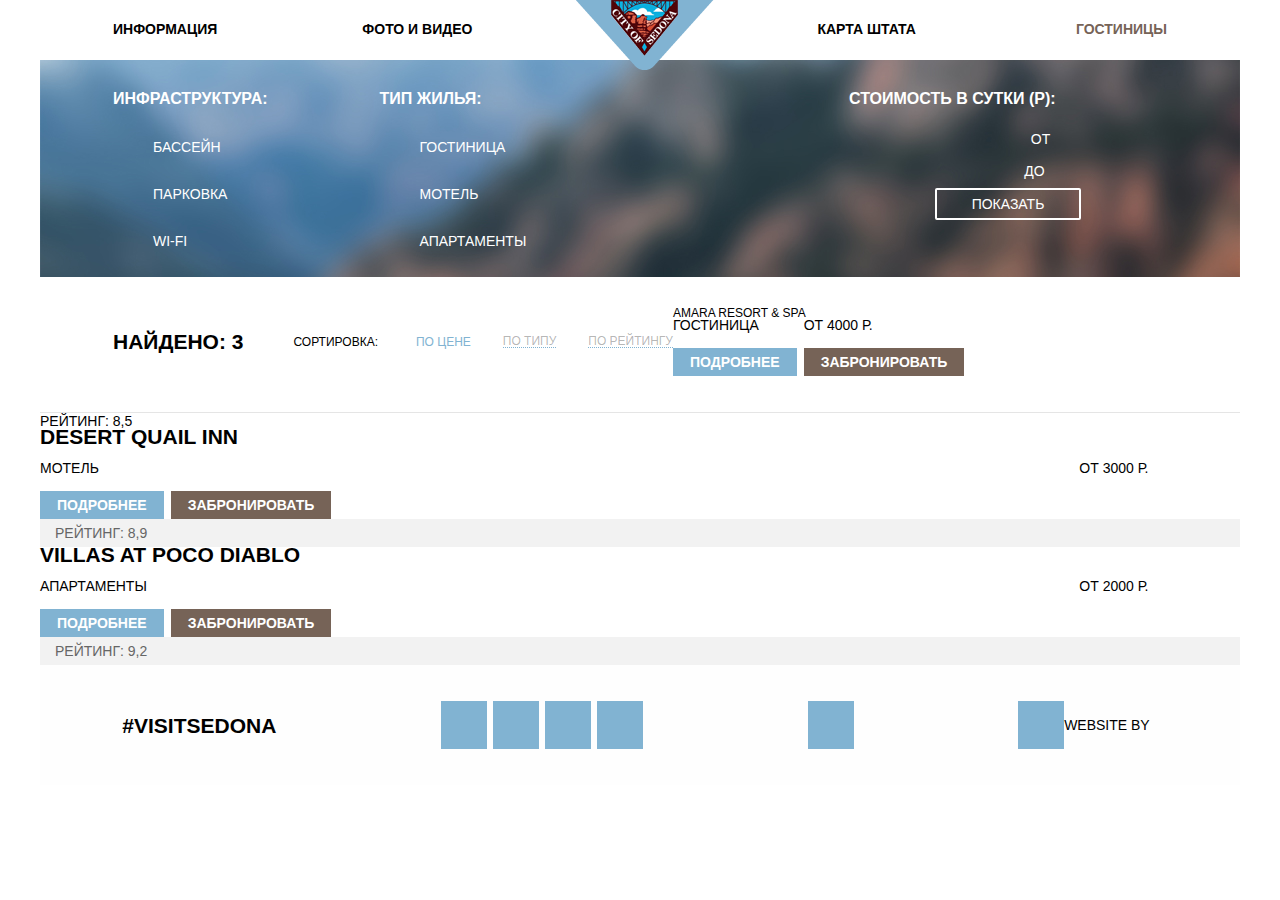
==== commit 7166dd52: "вторая глава -разметка" ====
--- a/inner.html
+++ b/inner.html
@@ -30,41 +30,26 @@
                 <div class="filters__container">
                     <fieldset class="filters__utilities">
                         <legend>Инфраструктура:</legend>
-                        <input type="checkbox" class="visually-hidden" id="filter-pool" name="utilities" value="swimming_pool" checked>
-                        <label for="filter-pool">Бассейн</label>
-                        <input type="checkbox" class="visually-hidden" id="filter-parking" name="utilities" value="parking">
-                        <label for="filter-parking">Парковка</label>
-                        <input type="checkbox" class="visually-hidden" id="filter-wifi" name="utilities" value="wifi">
-                        <label for="filter-wifi">Wi-Fi</label>
+                            <label for="filter-pool">Бассейн</label>
+                            <label for="filter-parking">Парковка</label>
+                         <label for="filter-wifi">Wi-Fi</label>
                     </fieldset>
                     <fieldset class="filters__apartments">
                         <legend>Тип жилья:</legend>
-                        <input type="checkbox" class="visually-hidden" id="filter-hotel" name="apartments[]" value="hotel" checked>
-                        <label for="filter-hotel">Гостиница</label>
-                        <input type="checkbox" class="visually-hidden" id="filter-motel" name="apartments[]" value="motel" checked>
-                        <label for="filter-motel">Мотель</label>
-                        <input type="checkbox" class="visually-hidden" id="filter-apartments" name="apartments[]" value="apartments" checked>
-                        <label for="filter-apartments">Апартаменты</label>
+                          <label for="filter-hotel">Гостиница</label>
+                            <label for="filter-motel">Мотель</label>
+                            <label for="filter-apartments">Апартаменты</label>
                     </fieldset>
                 </div>
                 <fieldset class="filters__slider slider">
                     <legend>Стоимость в сутки (Р):</legend>
-                    <div class="slider__price-controls">
-                        <label class="slider__min-price">
-                          от <input type="text" name="min-price" value="0">
+                            <label class="slider__min-price">
+                          от 
                         </label>
                         <label class="slider__max-price">
-                          до <input name="max-price" type="text" value="3000">
+                          до  
                         </label>
-                    </div>
-                    <div class="slider__range-controls">
-                        <div class="slider__scale">
-                            <div class="slider__bar"></div>
-                            <div class="slider__toggle slider__toggle--min"></div>
-                            <div class="slider__toggle slider__toggle--max"></div>
-                        </div>
-                    </div>
-                    <button class="filters__submit-btn" type="submit">Показать</button>
+                  <button class="filters__submit-btn" type="submit">Показать</button>
                 </fieldset>
             </form>
         </section>
@@ -76,28 +61,7 @@
                     <a href="#" class="sorting__option sorting__option--active">По цене</a>
                     <a href="#" class="sorting__option">По типу</a>
                     <a href="#" class="sorting__option">По рейтингу</a>
-                </div>
-                <div class="sorting__arrows">
-                    <i class="sorting__arrow" tabindex="0">
-            <svg version="1.1" class="sorting__arrow-up" xmlns="http://www.w3.org/2000/svg" xmlns:xlink="http://www.w3.org/1999/xlink" x="0px" y="0px"
-               width="11px" height="10px" viewBox="0 0 11 10" enable-background="new 0 0 11 10" xml:space="preserve">
-            <polyline fill="#cacaca" points="5.5,0 0,10 11,10 "/>
-            </svg>
-                    </i>
-                    <i class="sorting__arrow sorting__arrow--active" tabindex="0">
-            <svg version="1.1" class="sorting__arrow-down" xmlns="http://www.w3.org/2000/svg" xmlns:xlink="http://www.w3.org/1999/xlink" x="0px" y="0px"
-               width="11px" height="10px" viewBox="0 0 11 10" enable-background="new 0 0 11 10" xml:space="preserve">
-            <polyline fill="#cacaca" points="5.5,10 0,0 11,0 "/>
-            </svg>
-                    </i>
-                </div>
-            </div>
-            <ul class="hotels-list">
-                <li class="wrapper hotels-list__item hotel">
-                    <div class="hotel__description">
-                        <div class="hotel__img-container">
-                            <img class="hotel__img" src="img/hotel-amara.jpg" alt="Фото Amara Resort & SPA" width="135" height="90">
-                        </div>
+                  </div>
                         <div class="hotel__desc-container">
                             <h3 class="bold-text hotel__name">Amara Resort & SPA</h3>
                             <div class="hotel__type-container">
@@ -111,21 +75,9 @@
                         </div>
                     </div>
                     <div class="hotel__rating-container">
-                        <ul class="hotel__stars-list">
-                            <li class="hotel__star"></li>
-                            <li class="hotel__star"></li>
-                            <li class="hotel__star"></li>
-                            <li class="hotel__star"></li>
-                        </ul>
-                        <div class="small-text hotel__rating-score">Рейтинг: 8,5</div>
-                    </div>
-                </li>
-                <li class="wrapper hotels-list__item hotel">
-                    <div class="hotel__description">
-                        <div class="hotel__img-container">
-                            <img class="hotel__img" src="img/hotel-desert.jpg" alt="Фото Amara Resort & SPA" width="135" height="90">
-                        </div>
-                        <div class="hotel__desc-container">
+                         <div>Рейтинг: 8,5</div>
+                     </div>
+                         <div class="hotel__desc-container">
                             <h3 class="bold-text hotel__name">Desert Quail Inn</h3>
                             <div class="hotel__type-container">
                                 <span class="hotel__type">Мотель</span>
@@ -138,19 +90,8 @@
                         </div>
                     </div>
                     <div class="hotel__rating-container">
-                        <ul class="hotel__stars-list">
-                            <li class="hotel__star"></li>
-                            <li class="hotel__star"></li>
-                            <li class="hotel__star"></li>
-                        </ul>
-                        <div class="small-text hotel__rating-score">Рейтинг: 8,9</div>
+                       <div class="small-text hotel__rating-score">Рейтинг: 8,9</div>
                     </div>
-                </li>
-                <li class="wrapper hotels-list__item hotel">
-                    <div class="hotel__description">
-                        <div class="hotel__img-container">
-                            <img class="hotel__img" src="img/hotel-amara.jpg" alt="Фото Amara Resort & SPA" width="135" height="90">
-                        </div>
                         <div class="hotel__desc-container">
                             <h3 class="bold-text hotel__name">Villas at Poco Diablo</h3>
                             <div class="hotel__type-container">
@@ -162,75 +103,32 @@
                                 <a class="hotel-btn-book" href="#">Забронировать</a>
                             </div>
                         </div>
-                    </div>
-                    <div class="hotel__rating-container">
-                        <ul class="hotel__stars-list">
-                            <li class="hotel__star"></li>
-                            <li class="hotel__star"></li>
-                        </ul>
                         <div class="small-text hotel__rating-score">Рейтинг: 9,2</div>
-                    </div>
-                </li>
-            </ul>
-        </section>
+                     </section>
     </main>
     <footer class="main-footer">
         <span class="bold-text hashtag">#VISITSEDONA</span>
         <ul class="social-links">
             <li>
                 <a class="social-links__link" href="#">
-                    <span class="visually-hidden">Twitter</span>
-                    <svg version="1.1" class="social-links__twitter-icon" xmlns="http://www.w3.org/2000/svg" xmlns:xlink="http://www.w3.org/1999/xlink" x="0px" y="0px" width="17px" height="15px" viewBox="0 0 17 15" enable-background="new 0 0 17 15" xml:space="preserve">
-                        <g id="W6EeEF_1_">
-                            <g>
-                                <path fill="#FFFFFF" d="M10.95,0.144c1.685-0.496,2.984,0.27,3.577,1.179c0.673-0.231,1.331-0.481,2.011-0.708
-                                c-0.004,0.861-0.522,1.513-0.857,1.768c0.685,0.17,1.304-0.491,1.304-0.491c-0.169,1-1.006,1.788-1.563,2.024
-                                c-0.231,6.75-3.175,11.217-10.077,11.082c-0.522,0,0.075,0-0.446,0c-0.41,0-4.164-0.46-4.898-1.887
-                                c2.271,0.196,3.893-0.422,4.693-1.177c-0.96-0.3-2.679-0.477-2.979-2.95C2.064,9.09,2.279,9.212,2.905,9.103
-                                C1.705,8.247,0.374,7.53,0.448,5.33c0.285,0.328,1.067,0.536,1.34,0.472c-0.703-0.241-1.97-3.36-0.894-4.952
-                                c1.818,1.854,3.735,3.606,7.152,3.773C8.254,2.33,9.183,0.793,10.95,0.144z" />
-                            </g>
-                        </g>
-                    </svg>
+                     <span class="visually-hidden">Twitter</span>
                 </a>
             </li>
             <li>
                 <a class="social-links__link" href="#">
-                    <span class="visually-hidden">Facebook</span>
-                    <svg version="1.1" class="social-links__facebook-icon" xmlns="http://www.w3.org/2000/svg" xmlns:xlink="http://www.w3.org/1999/xlink" x="0px" y="0px" width="12px" height="22px" viewBox="0 0 12 22" enable-background="new 0 0 12 22" xml:space="preserve">
-                        <path fill="#FFFFFF" d="M12,4V0H8C5.791,0,4,1.791,4,4v4H0v4h4v10h4V12h4V8H8V4H12z" />
-                    </svg>
+                     <span class="visually-hidden">Facebook</span>
                 </a>
             </li>
             <li>
                 <a class="social-links__link" href="#">
-                    <span class="visually-hidden">Youtube</span>
-                    <svg version="1.1" class="social-links__youtube-icon" xmlns="http://www.w3.org/2000/svg" xmlns:xlink="http://www.w3.org/1999/xlink" x="0px" y="0px" width="20px" height="16px" viewBox="0 0 20 16" enable-background="new 0 0 20 16" xml:space="preserve">
-                        <path fill="#FFFFFF" d="M17,0H3C1.35,0,0,1.35,0,3v10c0,1.65,1.35,3,3,3h14c1.65,0,3-1.35,3-3V3C20,1.35,18.65,0,17,0z
-                         M6.027,11.998V4.002L15.014,8L6.027,11.998z" />
-                    </svg>
-                </a>
+                     <span class="visually-hidden">Youtube</span>
             </li>
         </ul>
         <div class="academy-logo">
             <a class="academy-logo__link" href="www.htmlacademy.ru">
-                <span class="academy-logo__text">WEBSITE BY</span>
-                <svg class="academy-logo__self" data-name="Layer 1" xmlns="http://www.w3.org/2000/svg" viewBox="0 0 113 39">
-                    <title>logo_name</title>
-                    <path d="M401.93,351.51a2.07,2.07,0,0,0,.58-0.11v1.4a3.41,3.41,0,0,1-1.24.22,1.75,1.75,0,0,1-1.75-1,5.08,5.08,0,0,1-3.3,1.13c-1.59,0-3.06-.87-3.06-2.68,0-2.24,2.08-2.93,3.9-2.93a11.63,11.63,0,0,1,2.28.26v-0.31c0-1.09-.8-1.86-2.3-1.86a7.79,7.79,0,0,0-3.15.67v-1.79a10.72,10.72,0,0,1,3.35-.58c2.48,0,4,1.18,4,3.83v3.14A0.57,0.57,0,0,0,401.93,351.51Zm-6.76-1.19a1.42,1.42,0,0,0,1.64,1.29,3.56,3.56,0,0,0,2.53-1V349.1a10.21,10.21,0,0,0-1.9-.22C396.34,348.89,395.17,349.23,395.17,350.33Z" transform="translate(-355.09 -323.29)" fill="#fff" />
-                    <path d="M408.15,343.91a5.29,5.29,0,0,1,2.7.67v1.79a4.28,4.28,0,0,0-2.42-.73,2.89,2.89,0,1,0,0,5.76,5.26,5.26,0,0,0,2.55-.67v1.8a6.58,6.58,0,0,1-2.9.6,4.42,4.42,0,0,1-4.72-4.54A4.54,4.54,0,0,1,408.15,343.91Z" transform="translate(-355.09 -323.29)" fill="#fff" />
-                    <path d="M420.93,351.51a2.07,2.07,0,0,0,.58-0.11v1.4a3.41,3.41,0,0,1-1.24.22,1.75,1.75,0,0,1-1.75-1,5.08,5.08,0,0,1-3.3,1.13c-1.59,0-3.06-.87-3.06-2.68,0-2.24,2.08-2.93,3.9-2.93a11.63,11.63,0,0,1,2.28.26v-0.31c0-1.09-.8-1.86-2.3-1.86a7.79,7.79,0,0,0-3.15.67v-1.79a10.72,10.72,0,0,1,3.35-.58c2.48,0,4,1.18,4,3.83v3.14A0.57,0.57,0,0,0,420.93,351.51Zm-6.76-1.19a1.42,1.42,0,0,0,1.64,1.29,3.56,3.56,0,0,0,2.53-1V349.1a10.21,10.21,0,0,0-1.9-.22C415.33,348.89,414.17,349.23,414.17,350.33Z" transform="translate(-355.09 -323.29)" fill="#fff" />
-                    <path d="M431.76,340.14V352.9H430v-1.39a4.07,4.07,0,0,1-3.35,1.62,4.62,4.62,0,0,1,0-9.22,4,4,0,0,1,3.15,1.37v-5.14h2ZM427,345.62a2.9,2.9,0,0,0,0,5.8,3,3,0,0,0,2.79-1.84v-2.13A3.06,3.06,0,0,0,427,345.62Z" transform="translate(-355.09 -323.29)" fill="#fff" />
-                    <path d="M438.08,343.91c3.48,0,4.68,2.81,4.12,5.34h-6.58c0.22,1.57,1.75,2.22,3.35,2.22a6.41,6.41,0,0,0,2.77-.62v1.68a7.5,7.5,0,0,1-3.14.6c-2.68,0-5-1.53-5-4.61A4.39,4.39,0,0,1,438.08,343.91Zm0.09,1.62a2.39,2.39,0,0,0-2.57,2.26h4.85A2.06,2.06,0,0,0,438.17,345.53Z" transform="translate(-355.09 -323.29)" fill="#fff" />
-                    <path d="M444.19,352.9v-8.75h1.73v1.09a4,4,0,0,1,2.92-1.33,3,3,0,0,1,2.73,1.4,4.33,4.33,0,0,1,3.06-1.4,3.21,3.21,0,0,1,3.32,3.52v5.47h-2v-5.41a1.67,1.67,0,0,0-1.73-1.84,2.94,2.94,0,0,0-2.17,1.18c0,0.2,0,.4,0,0.6v5.47h-2v-5.41a1.67,1.67,0,0,0-1.73-1.84,3.11,3.11,0,0,0-2.32,1.35v5.91h-2Z" transform="translate(-355.09 -323.29)" fill="#fff" />
-                    <path d="M466.56,344.15h2l-4.1,9.93c-0.95,2.28-2.19,3-3.52,3a5,5,0,0,1-1.15-.15v-1.66a3,3,0,0,0,.89.13c0.95,0,1.66-.67,2.17-2l0.18-.44-4.16-8.82H461l3,6.6Z" transform="translate(-355.09 -323.29)" fill="#fff" />
-                    <path d="M395.75,324.82v5a4,4,0,0,1,2.83-1.2,3.41,3.41,0,0,1,3.61,3.57v5.41h-2v-5.16a1.9,1.9,0,0,0-2-2.1,3.08,3.08,0,0,0-2.44,1.46v5.8h-2V324.82h2Z" transform="translate(-355.09 -323.29)" fill="#fff" />
-                    <path d="M407.52,325.71v3.12h3.17v1.71h-3.17v4c0,1.15.53,1.53,1.66,1.53a4.71,4.71,0,0,0,1.77-.35v1.68a7.14,7.14,0,0,1-2.35.38,2.68,2.68,0,0,1-3-2.88v-4.38H404v-1.71h1.57v-2.64Z" transform="translate(-355.09 -323.29)" fill="#fff" />
-                    <path d="M413.19,337.58v-8.75h1.73v1.09a4,4,0,0,1,2.92-1.33,3,3,0,0,1,2.73,1.4,4.33,4.33,0,0,1,3.06-1.4,3.21,3.21,0,0,1,3.32,3.52v5.47h-2v-5.41a1.67,1.67,0,0,0-1.73-1.84,2.94,2.94,0,0,0-2.17,1.18c0,0.2,0,.4,0,0.6v5.47h-2v-5.41a1.67,1.67,0,0,0-1.73-1.84,3.11,3.11,0,0,0-2.32,1.35v5.91h-2Z" transform="translate(-355.09 -323.29)" fill="#fff" />
-                    <rect x="74.72" y="1.52" width="1.95" height="12.76" fill="#fff" />
-                    <path d="M370.53,323.31l-0.16,0-15.28,1.6v28L370.37,362l15.28-9.09v-28Zm13.12,28.45-13.28,7.9-13.28-7.9V340.28l13.22,7.87,0,1.43-9.07-5.4v1.38l9.11,5.47,0,1.46-9.1-5.42v1.38l9.11,5.47h0l9.19-5.5v-1.39h0v-4.52l4.1-2.45v11.67Zm0-13.16L380,340.74h0l-1.68,1-8-4.76v1.38l6.84,4.07-0.06,0-0.15.09-1,.57-5.64-3.36v1.38l4.45,2.65-1.05.7,0,0-3.36-2v1.38l2.21,1.3-2.25,1.35-13.16-7.82,13.17-7.92h0Zm0-1.39-13.35-7.87h0l-13.2,7.86v-10.5l13.28-1.39,13.28,1.39v10.51Z" transform="translate(-355.09 -323.29)" fill="#fff" />
-                </svg>
-            </a>
+                 <span class="academy-logo__text">WEBSITE BY</span>
+                     <title>logo_name</title>
+             </a>
         </div>
     </footer>
 </body>
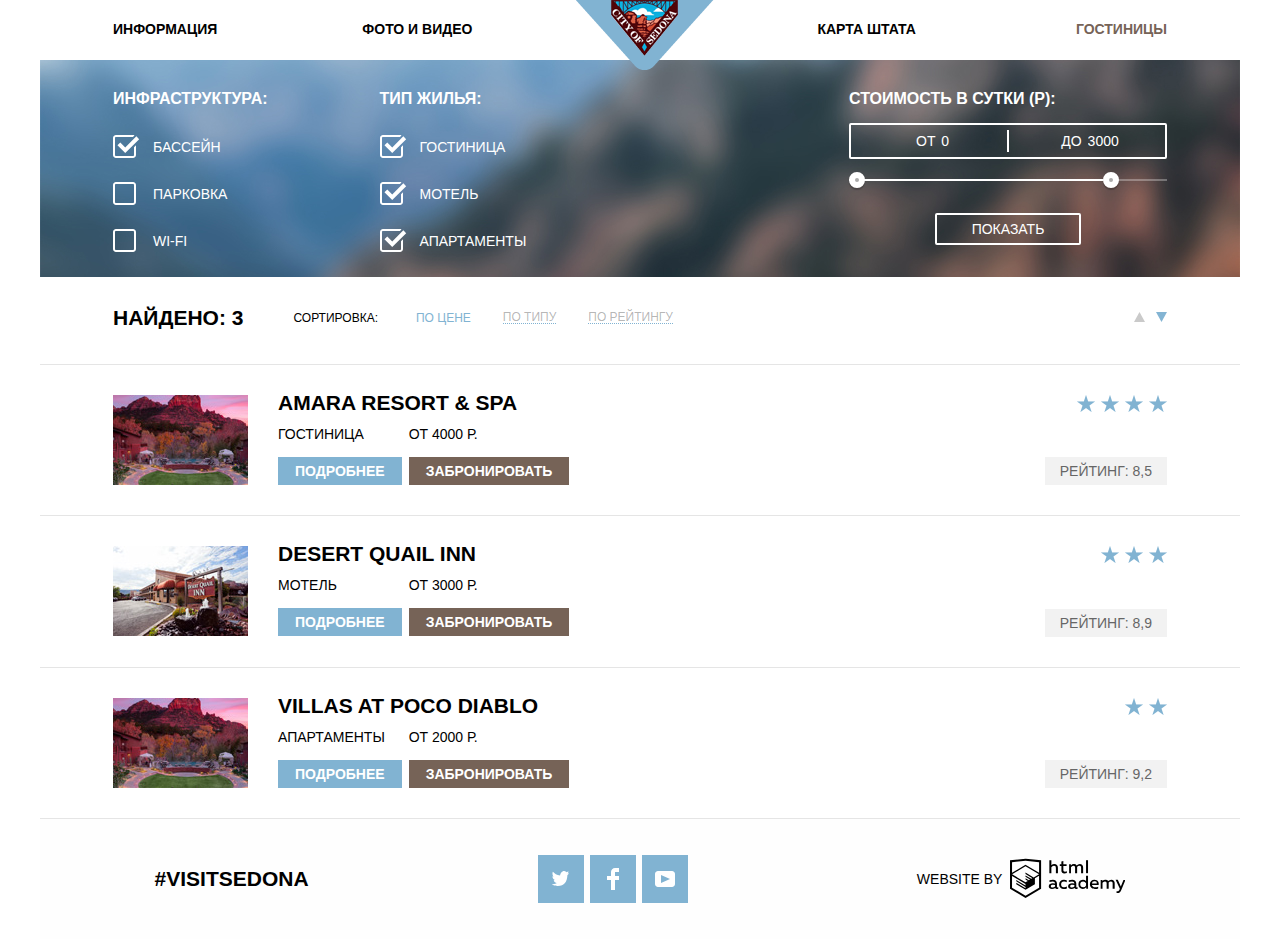
==== commit d0515907: "правка" ====
--- a/inner.html
+++ b/inner.html
@@ -19,7 +19,7 @@
             </div>
             <ul class="site-nav site-nav--secondhalf">
                 <li><a href="#">Карта штата</a></li>
-                <li><a href="hotels.html" class="active-page">Гостиницы</a></li>
+                <li><a href="inner.html" class="active-page">Гостиницы</a></li>
             </ul>
         </nav>
     </header>
@@ -30,26 +30,41 @@
                 <div class="filters__container">
                     <fieldset class="filters__utilities">
                         <legend>Инфраструктура:</legend>
-                            <label for="filter-pool">Бассейн</label>
-                            <label for="filter-parking">Парковка</label>
-                         <label for="filter-wifi">Wi-Fi</label>
+                        <input type="checkbox" class="visually-hidden" id="filter-pool" name="utilities" value="swimming_pool" checked>
+                        <label for="filter-pool">Бассейн</label>
+                        <input type="checkbox" class="visually-hidden" id="filter-parking" name="utilities" value="parking">
+                        <label for="filter-parking">Парковка</label>
+                        <input type="checkbox" class="visually-hidden" id="filter-wifi" name="utilities" value="wifi">
+                        <label for="filter-wifi">Wi-Fi</label>
                     </fieldset>
                     <fieldset class="filters__apartments">
                         <legend>Тип жилья:</legend>
-                          <label for="filter-hotel">Гостиница</label>
-                            <label for="filter-motel">Мотель</label>
-                            <label for="filter-apartments">Апартаменты</label>
+                        <input type="checkbox" class="visually-hidden" id="filter-hotel" name="apartments[]" value="hotel" checked>
+                        <label for="filter-hotel">Гостиница</label>
+                        <input type="checkbox" class="visually-hidden" id="filter-motel" name="apartments[]" value="motel" checked>
+                        <label for="filter-motel">Мотель</label>
+                        <input type="checkbox" class="visually-hidden" id="filter-apartments" name="apartments[]" value="apartments" checked>
+                        <label for="filter-apartments">Апартаменты</label>
                     </fieldset>
                 </div>
                 <fieldset class="filters__slider slider">
                     <legend>Стоимость в сутки (Р):</legend>
-                            <label class="slider__min-price">
-                          от 
+                    <div class="slider__price-controls">
+                        <label class="slider__min-price">
+                            от <input type="text" name="min-price" value="0">
                         </label>
                         <label class="slider__max-price">
-                          до  
+                            до <input name="max-price" type="text" value="3000">
                         </label>
-                  <button class="filters__submit-btn" type="submit">Показать</button>
+                    </div>
+                    <div class="slider__range-controls">
+                        <div class="slider__scale">
+                            <div class="slider__bar"></div>
+                            <div class="slider__toggle slider__toggle--min"></div>
+                            <div class="slider__toggle slider__toggle--max"></div>
+                        </div>
+                    </div>
+                    <button class="filters__submit-btn" type="submit">Показать</button>
                 </fieldset>
             </form>
         </section>
@@ -61,7 +76,28 @@
                     <a href="#" class="sorting__option sorting__option--active">По цене</a>
                     <a href="#" class="sorting__option">По типу</a>
                     <a href="#" class="sorting__option">По рейтингу</a>
-                  </div>
+                </div>
+                <div class="sorting__arrows">
+                    <i class="sorting__arrow" tabindex="0">
+                        <svg version="1.1" class="sorting__arrow-up" xmlns="http://www.w3.org/2000/svg" xmlns:xlink="http://www.w3.org/1999/xlink" x="0px" y="0px"
+                             width="11px" height="10px" viewBox="0 0 11 10" enable-background="new 0 0 11 10" xml:space="preserve">
+                        <polyline fill="#cacaca" points="5.5,0 0,10 11,10 "/>
+                        </svg>
+                    </i>
+                    <i class="sorting__arrow sorting__arrow--active" tabindex="0">
+                        <svg version="1.1" class="sorting__arrow-down" xmlns="http://www.w3.org/2000/svg" xmlns:xlink="http://www.w3.org/1999/xlink" x="0px" y="0px"
+                             width="11px" height="10px" viewBox="0 0 11 10" enable-background="new 0 0 11 10" xml:space="preserve">
+                        <polyline fill="#cacaca" points="5.5,10 0,0 11,0 "/>
+                        </svg>
+                    </i>
+                </div>
+            </div>
+            <ul class="hotels-list">
+                <li class="wrapper hotels-list__item hotel">
+                    <div class="hotel__description">
+                        <div class="hotel__img-container">
+                            <img class="hotel__img" src="img/hotel-amara.jpg" alt="Фото Amara Resort & SPA" width="135" height="90">
+                        </div>
                         <div class="hotel__desc-container">
                             <h3 class="bold-text hotel__name">Amara Resort & SPA</h3>
                             <div class="hotel__type-container">
@@ -75,9 +111,21 @@
                         </div>
                     </div>
                     <div class="hotel__rating-container">
-                         <div>Рейтинг: 8,5</div>
-                     </div>
-                         <div class="hotel__desc-container">
+                        <ul class="hotel__stars-list">
+                            <li class="hotel__star"></li>
+                            <li class="hotel__star"></li>
+                            <li class="hotel__star"></li>
+                            <li class="hotel__star"></li>
+                        </ul>
+                        <div class="small-text hotel__rating-score">Рейтинг: 8,5</div>
+                    </div>
+                </li>
+                <li class="wrapper hotels-list__item hotel">
+                    <div class="hotel__description">
+                        <div class="hotel__img-container">
+                            <img class="hotel__img" src="img/hotel-desert.jpg" alt="Фото Amara Resort & SPA" width="135" height="90">
+                        </div>
+                        <div class="hotel__desc-container">
                             <h3 class="bold-text hotel__name">Desert Quail Inn</h3>
                             <div class="hotel__type-container">
                                 <span class="hotel__type">Мотель</span>
@@ -90,8 +138,19 @@
                         </div>
                     </div>
                     <div class="hotel__rating-container">
-                       <div class="small-text hotel__rating-score">Рейтинг: 8,9</div>
-                    </div>
+                        <ul class="hotel__stars-list">
+                            <li class="hotel__star"></li>
+                            <li class="hotel__star"></li>
+                            <li class="hotel__star"></li>
+                        </ul>
+                        <div class="small-text hotel__rating-score">Рейтинг: 8,9</div>
+                    </div>
+                </li>
+                <li class="wrapper hotels-list__item hotel">
+                    <div class="hotel__description">
+                        <div class="hotel__img-container">
+                            <img class="hotel__img" src="img/hotel-amara.jpg" alt="Фото Amara Resort & SPA" width="135" height="90">
+                        </div>
                         <div class="hotel__desc-container">
                             <h3 class="bold-text hotel__name">Villas at Poco Diablo</h3>
                             <div class="hotel__type-container">
@@ -103,34 +162,77 @@
                                 <a class="hotel-btn-book" href="#">Забронировать</a>
                             </div>
                         </div>
+                    </div>
+                    <div class="hotel__rating-container">
+                        <ul class="hotel__stars-list">
+                            <li class="hotel__star"></li>
+                            <li class="hotel__star"></li>
+                        </ul>
                         <div class="small-text hotel__rating-score">Рейтинг: 9,2</div>
-                     </section>
+                    </div>
+                </li>
+            </ul>
+        </section>
     </main>
     <footer class="main-footer">
         <span class="bold-text hashtag">#VISITSEDONA</span>
         <ul class="social-links">
             <li>
                 <a class="social-links__link" href="#">
-                     <span class="visually-hidden">Twitter</span>
+                    <span class="visually-hidden">Twitter</span>
+                    <svg version="1.1" class="social-links__twitter-icon" xmlns="http://www.w3.org/2000/svg" xmlns:xlink="http://www.w3.org/1999/xlink" x="0px" y="0px" width="17px" height="15px" viewBox="0 0 17 15" enable-background="new 0 0 17 15" xml:space="preserve">
+                        <g id="W6EeEF_1_">
+                            <g>
+                                <path fill="#FFFFFF" d="M10.95,0.144c1.685-0.496,2.984,0.27,3.577,1.179c0.673-0.231,1.331-0.481,2.011-0.708
+                                c-0.004,0.861-0.522,1.513-0.857,1.768c0.685,0.17,1.304-0.491,1.304-0.491c-0.169,1-1.006,1.788-1.563,2.024
+                                c-0.231,6.75-3.175,11.217-10.077,11.082c-0.522,0,0.075,0-0.446,0c-0.41,0-4.164-0.46-4.898-1.887
+                                c2.271,0.196,3.893-0.422,4.693-1.177c-0.96-0.3-2.679-0.477-2.979-2.95C2.064,9.09,2.279,9.212,2.905,9.103
+                                C1.705,8.247,0.374,7.53,0.448,5.33c0.285,0.328,1.067,0.536,1.34,0.472c-0.703-0.241-1.97-3.36-0.894-4.952
+                                c1.818,1.854,3.735,3.606,7.152,3.773C8.254,2.33,9.183,0.793,10.95,0.144z" />
+                            </g>
+                        </g>
+                    </svg>
                 </a>
             </li>
             <li>
                 <a class="social-links__link" href="#">
-                     <span class="visually-hidden">Facebook</span>
+                    <span class="visually-hidden">Facebook</span>
+                    <svg version="1.1" class="social-links__facebook-icon" xmlns="http://www.w3.org/2000/svg" xmlns:xlink="http://www.w3.org/1999/xlink" x="0px" y="0px" width="12px" height="22px" viewBox="0 0 12 22" enable-background="new 0 0 12 22" xml:space="preserve">
+                        <path fill="#FFFFFF" d="M12,4V0H8C5.791,0,4,1.791,4,4v4H0v4h4v10h4V12h4V8H8V4H12z" />
+                    </svg>
                 </a>
             </li>
             <li>
                 <a class="social-links__link" href="#">
-                     <span class="visually-hidden">Youtube</span>
+                    <span class="visually-hidden">Youtube</span>
+                    <svg version="1.1" class="social-links__youtube-icon" xmlns="http://www.w3.org/2000/svg" xmlns:xlink="http://www.w3.org/1999/xlink" x="0px" y="0px" width="20px" height="16px" viewBox="0 0 20 16" enable-background="new 0 0 20 16" xml:space="preserve">
+                        <path fill="#FFFFFF" d="M17,0H3C1.35,0,0,1.35,0,3v10c0,1.65,1.35,3,3,3h14c1.65,0,3-1.35,3-3V3C20,1.35,18.65,0,17,0z
+                         M6.027,11.998V4.002L15.014,8L6.027,11.998z" />
+                    </svg>
+                </a>
             </li>
         </ul>
         <div class="academy-logo">
             <a class="academy-logo__link" href="www.htmlacademy.ru">
-                 <span class="academy-logo__text">WEBSITE BY</span>
-                     <title>logo_name</title>
-             </a>
+                <span class="academy-logo__text">WEBSITE BY</span>
+                <svg class="academy-logo__self" data-name="Layer 1" xmlns="http://www.w3.org/2000/svg" viewBox="0 0 113 39">
+                    <title>logo_name</title>
+                    <path d="M401.93,351.51a2.07,2.07,0,0,0,.58-0.11v1.4a3.41,3.41,0,0,1-1.24.22,1.75,1.75,0,0,1-1.75-1,5.08,5.08,0,0,1-3.3,1.13c-1.59,0-3.06-.87-3.06-2.68,0-2.24,2.08-2.93,3.9-2.93a11.63,11.63,0,0,1,2.28.26v-0.31c0-1.09-.8-1.86-2.3-1.86a7.79,7.79,0,0,0-3.15.67v-1.79a10.72,10.72,0,0,1,3.35-.58c2.48,0,4,1.18,4,3.83v3.14A0.57,0.57,0,0,0,401.93,351.51Zm-6.76-1.19a1.42,1.42,0,0,0,1.64,1.29,3.56,3.56,0,0,0,2.53-1V349.1a10.21,10.21,0,0,0-1.9-.22C396.34,348.89,395.17,349.23,395.17,350.33Z" transform="translate(-355.09 -323.29)" fill="#fff" />
+                    <path d="M408.15,343.91a5.29,5.29,0,0,1,2.7.67v1.79a4.28,4.28,0,0,0-2.42-.73,2.89,2.89,0,1,0,0,5.76,5.26,5.26,0,0,0,2.55-.67v1.8a6.58,6.58,0,0,1-2.9.6,4.42,4.42,0,0,1-4.72-4.54A4.54,4.54,0,0,1,408.15,343.91Z" transform="translate(-355.09 -323.29)" fill="#fff" />
+                    <path d="M420.93,351.51a2.07,2.07,0,0,0,.58-0.11v1.4a3.41,3.41,0,0,1-1.24.22,1.75,1.75,0,0,1-1.75-1,5.08,5.08,0,0,1-3.3,1.13c-1.59,0-3.06-.87-3.06-2.68,0-2.24,2.08-2.93,3.9-2.93a11.63,11.63,0,0,1,2.28.26v-0.31c0-1.09-.8-1.86-2.3-1.86a7.79,7.79,0,0,0-3.15.67v-1.79a10.72,10.72,0,0,1,3.35-.58c2.48,0,4,1.18,4,3.83v3.14A0.57,0.57,0,0,0,420.93,351.51Zm-6.76-1.19a1.42,1.42,0,0,0,1.64,1.29,3.56,3.56,0,0,0,2.53-1V349.1a10.21,10.21,0,0,0-1.9-.22C415.33,348.89,414.17,349.23,414.17,350.33Z" transform="translate(-355.09 -323.29)" fill="#fff" />
+                    <path d="M431.76,340.14V352.9H430v-1.39a4.07,4.07,0,0,1-3.35,1.62,4.62,4.62,0,0,1,0-9.22,4,4,0,0,1,3.15,1.37v-5.14h2ZM427,345.62a2.9,2.9,0,0,0,0,5.8,3,3,0,0,0,2.79-1.84v-2.13A3.06,3.06,0,0,0,427,345.62Z" transform="translate(-355.09 -323.29)" fill="#fff" />
+                    <path d="M438.08,343.91c3.48,0,4.68,2.81,4.12,5.34h-6.58c0.22,1.57,1.75,2.22,3.35,2.22a6.41,6.41,0,0,0,2.77-.62v1.68a7.5,7.5,0,0,1-3.14.6c-2.68,0-5-1.53-5-4.61A4.39,4.39,0,0,1,438.08,343.91Zm0.09,1.62a2.39,2.39,0,0,0-2.57,2.26h4.85A2.06,2.06,0,0,0,438.17,345.53Z" transform="translate(-355.09 -323.29)" fill="#fff" />
+                    <path d="M444.19,352.9v-8.75h1.73v1.09a4,4,0,0,1,2.92-1.33,3,3,0,0,1,2.73,1.4,4.33,4.33,0,0,1,3.06-1.4,3.21,3.21,0,0,1,3.32,3.52v5.47h-2v-5.41a1.67,1.67,0,0,0-1.73-1.84,2.94,2.94,0,0,0-2.17,1.18c0,0.2,0,.4,0,0.6v5.47h-2v-5.41a1.67,1.67,0,0,0-1.73-1.84,3.11,3.11,0,0,0-2.32,1.35v5.91h-2Z" transform="translate(-355.09 -323.29)" fill="#fff" />
+                    <path d="M466.56,344.15h2l-4.1,9.93c-0.95,2.28-2.19,3-3.52,3a5,5,0,0,1-1.15-.15v-1.66a3,3,0,0,0,.89.13c0.95,0,1.66-.67,2.17-2l0.18-.44-4.16-8.82H461l3,6.6Z" transform="translate(-355.09 -323.29)" fill="#fff" />
+                    <path d="M395.75,324.82v5a4,4,0,0,1,2.83-1.2,3.41,3.41,0,0,1,3.61,3.57v5.41h-2v-5.16a1.9,1.9,0,0,0-2-2.1,3.08,3.08,0,0,0-2.44,1.46v5.8h-2V324.82h2Z" transform="translate(-355.09 -323.29)" fill="#fff" />
+                    <path d="M407.52,325.71v3.12h3.17v1.71h-3.17v4c0,1.15.53,1.53,1.66,1.53a4.71,4.71,0,0,0,1.77-.35v1.68a7.14,7.14,0,0,1-2.35.38,2.68,2.68,0,0,1-3-2.88v-4.38H404v-1.71h1.57v-2.64Z" transform="translate(-355.09 -323.29)" fill="#fff" />
+                    <path d="M413.19,337.58v-8.75h1.73v1.09a4,4,0,0,1,2.92-1.33,3,3,0,0,1,2.73,1.4,4.33,4.33,0,0,1,3.06-1.4,3.21,3.21,0,0,1,3.32,3.52v5.47h-2v-5.41a1.67,1.67,0,0,0-1.73-1.84,2.94,2.94,0,0,0-2.17,1.18c0,0.2,0,.4,0,0.6v5.47h-2v-5.41a1.67,1.67,0,0,0-1.73-1.84,3.11,3.11,0,0,0-2.32,1.35v5.91h-2Z" transform="translate(-355.09 -323.29)" fill="#fff" />
+                    <rect x="74.72" y="1.52" width="1.95" height="12.76" fill="#fff" />
+                    <path d="M370.53,323.31l-0.16,0-15.28,1.6v28L370.37,362l15.28-9.09v-28Zm13.12,28.45-13.28,7.9-13.28-7.9V340.28l13.22,7.87,0,1.43-9.07-5.4v1.38l9.11,5.47,0,1.46-9.1-5.42v1.38l9.11,5.47h0l9.19-5.5v-1.39h0v-4.52l4.1-2.45v11.67Zm0-13.16L380,340.74h0l-1.68,1-8-4.76v1.38l6.84,4.07-0.06,0-0.15.09-1,.57-5.64-3.36v1.38l4.45,2.65-1.05.7,0,0-3.36-2v1.38l2.21,1.3-2.25,1.35-13.16-7.82,13.17-7.92h0Zm0-1.39-13.35-7.87h0l-13.2,7.86v-10.5l13.28-1.39,13.28,1.39v10.51Z" transform="translate(-355.09 -323.29)" fill="#fff" />
+                </svg>
+            </a>
         </div>
     </footer>
 </body>
 
-</html>
+</html>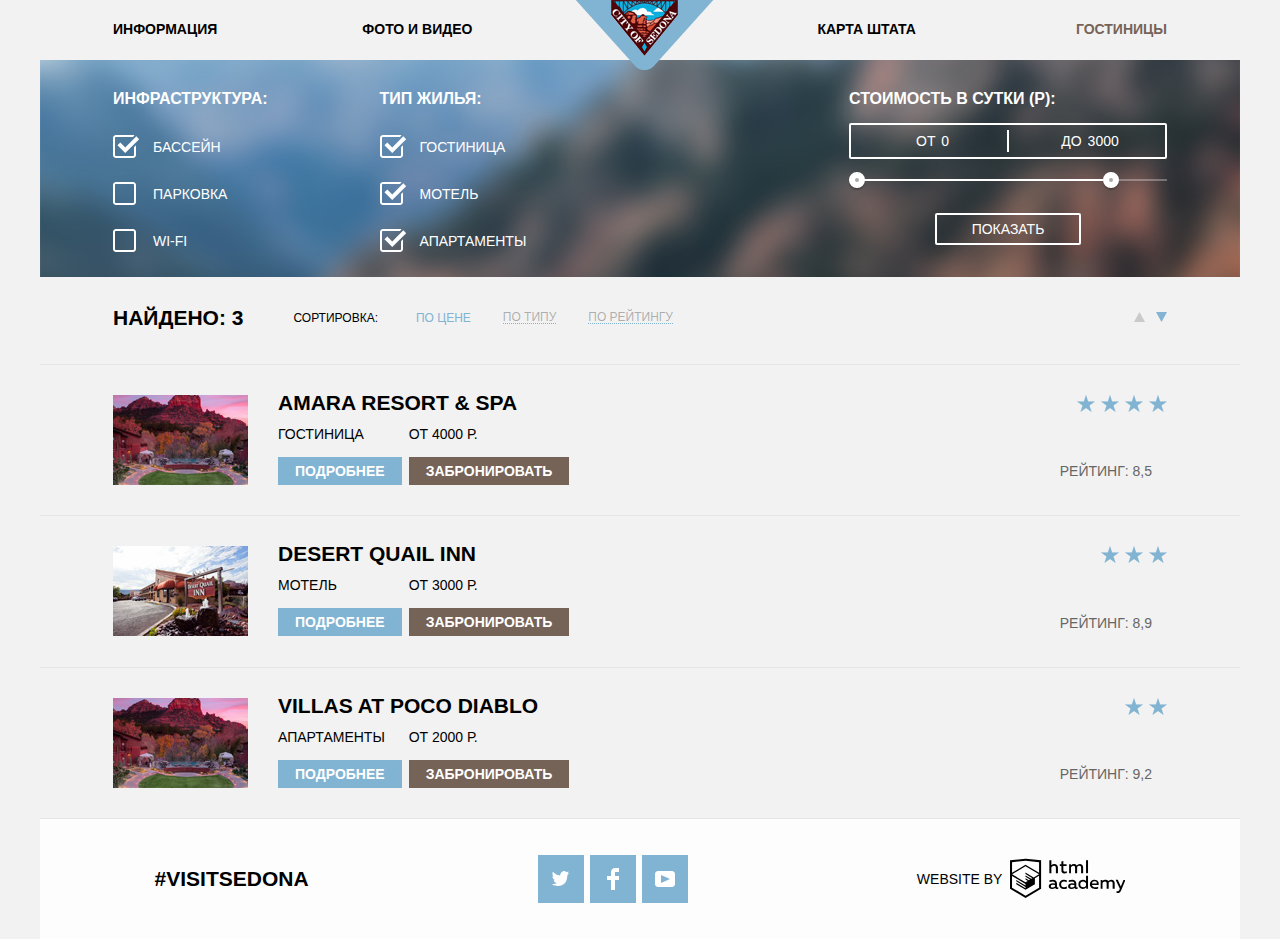
==== commit 5a18874f: "готов" ====
--- a/inner.html
+++ b/inner.html
@@ -16,6 +16,7 @@
                 <li><a href="#">Фото и видео</a></li>
             </ul>
             <div class="nav-logo">
+              <a class="nav-logo__link" href="#"><img class="nav-logo__self" src="img/logo.png" alt="" width="140" height="71"></a>
             </div>
             <ul class="site-nav site-nav--secondhalf">
                 <li><a href="#">Карта штата</a></li>
@@ -235,4 +236,4 @@
     </footer>
 </body>
 
-</html>+</html>
--- a/css/styles.css
+++ b/css/styles.css
@@ -3,7 +3,7 @@
 }
 
 *,
-*::before,
+
 *::after {
     box-sizing: inherit;
 }
@@ -26,7 +26,8 @@
 
 body {
     width: 1200px;
-
+    background-position: top center;
+    background-color: #f2f2f2;
     padding: 0;
     margin: 0 auto;
 
@@ -128,10 +129,10 @@
 }
 
 .nav-logo {
-    position: relative;
-}
-
-.nav-logo::before {
+  position: relative;
+}
+
+/*.nav-logo::before {
     content: "";
     position: absolute;
     top: -22px;
@@ -142,6 +143,15 @@
 
     background-image: url("../img/logo.png");
     background-repeat: no-repeat;
+}*/
+
+.nav-logo__self {
+    position: absolute;
+    top: -22px;
+    left: -69px;
+
+    width: 138px;
+    height: 70px;
 }
 
 
